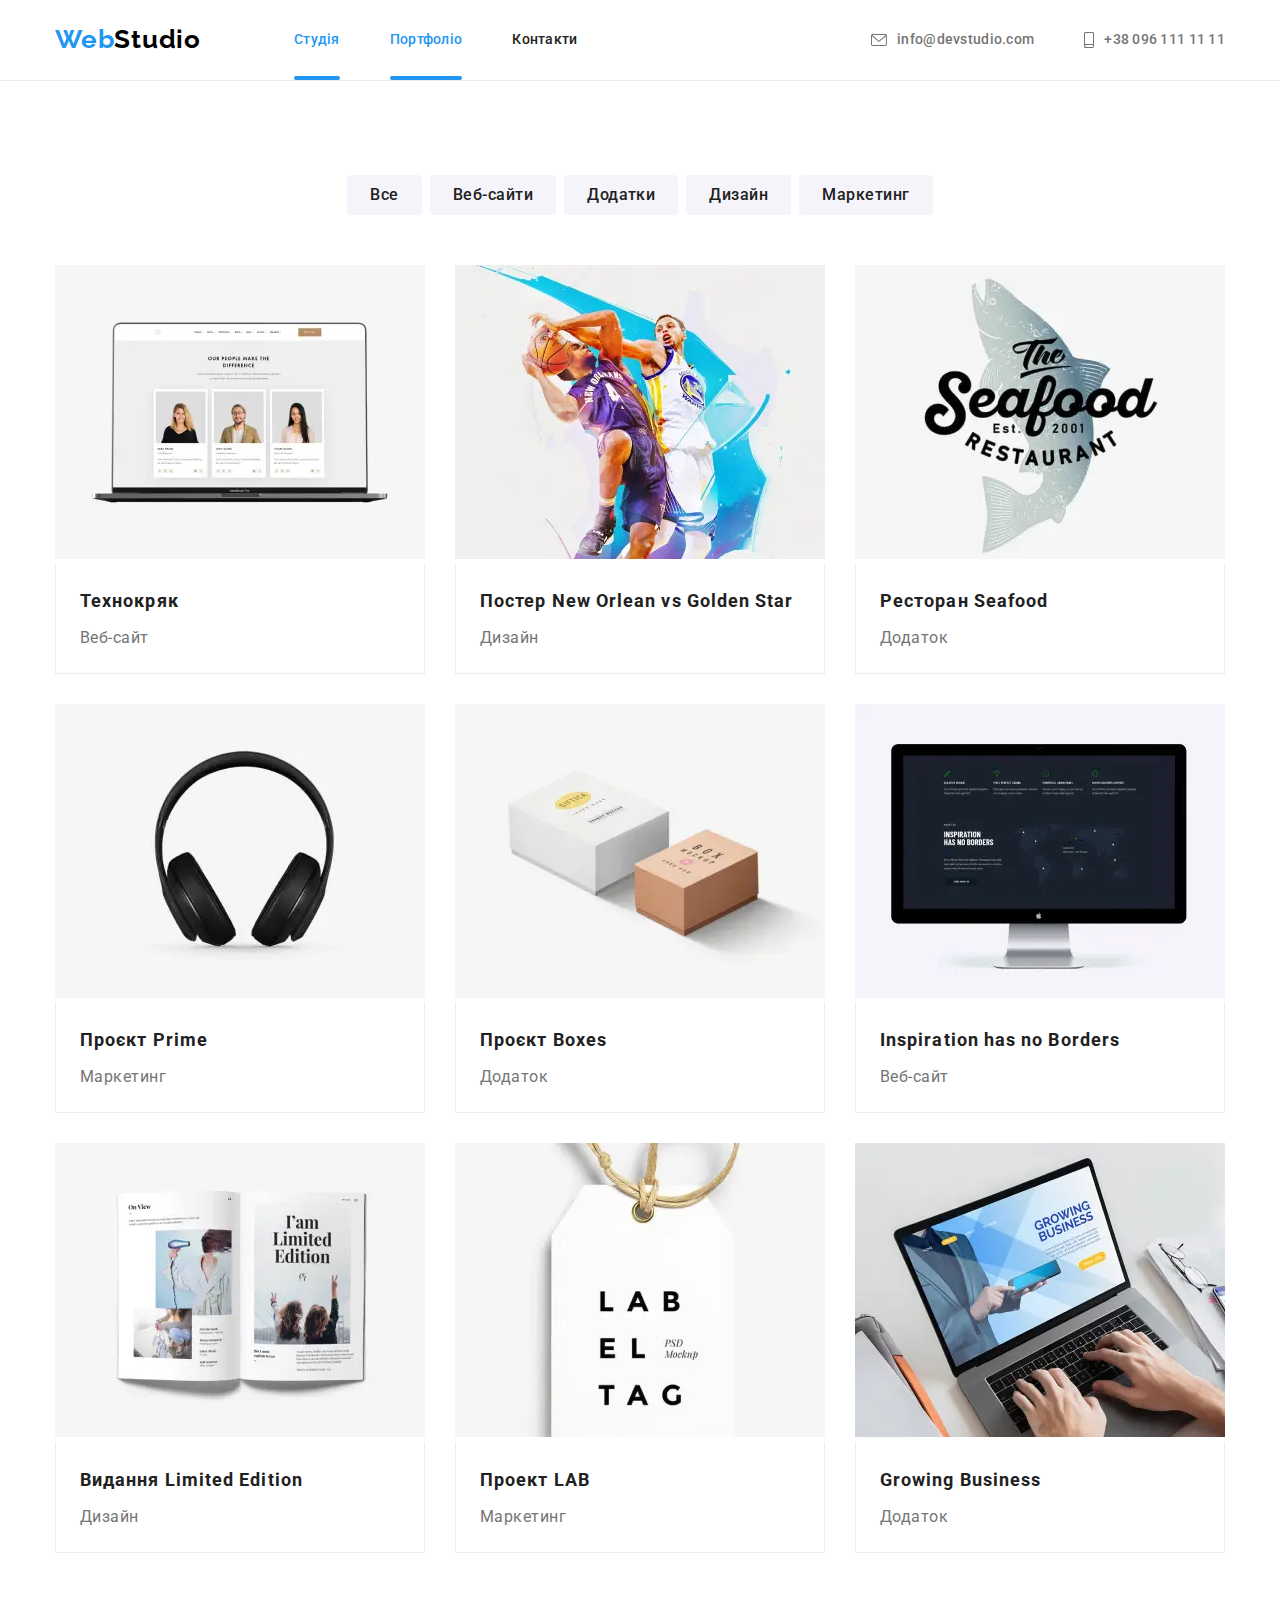
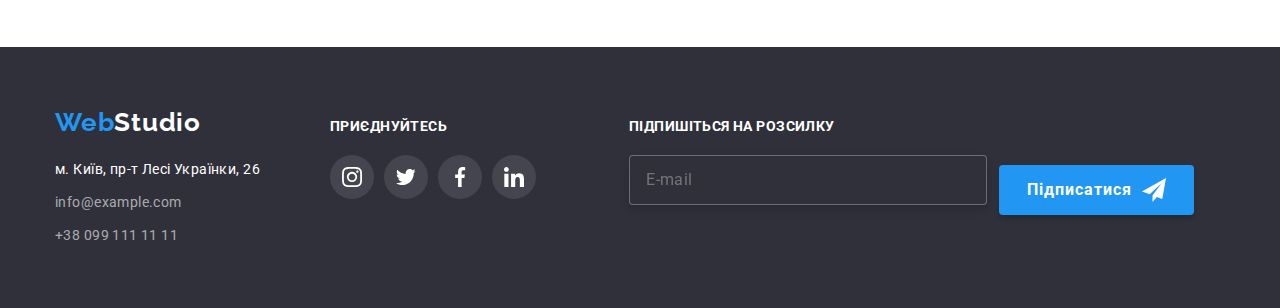
==== portfolio.html @ 2f6467f3 "hw-8" ====
<!DOCTYPE html>
<html lang="uk">
  <head>
    <meta charset="UTF-8" />
    <meta name="viewport" content="width=device-width, initial-scale=1.0" />
    <meta http-equiv="X-UA-Compatible" content="IE=edge" />
    <meta name="viewport" content="width=device-width, initial-scale=1.0" />
    <title>hw</title>
    <link rel="preconnect" href="https://fonts.googleapis.com" />
    <link rel="preconnect" href="https://fonts.gstatic.com" crossorigin />
    <link
      href="https://fonts.googleapis.com/css2?family=Raleway:wght@700&family=Roboto:wght@400;500;700;900&display=swap"
      rel="stylesheet"
    />
    <link
      rel="stylesheet"
      href="https://cdnjs.cloudflare.com/ajax/libs/modern-normalize/1.1.0/modern-normalize.min.css"
    />
    <link rel="stylesheet" href="css/main.min.css" />
  </head>
  <body>
    <header class="header">
      <div class="container header-items">
        <nav class="header-navegation">
          <a class="title" href="./index.html"
            >Web<span class="studio">Studio</span></a
          >

          <ul class="site-nav">
            <li class="site-nav__item">
              <a
                class="site-nav__link site-nav__link--active"
                href="./index.html"
                >Студія</a
              >
            </li>
            <li class="site-nav__item">
              <a class="site-nav__link site-nav__link--active" href="./portfolio.html">Портфоліо</a>
            </li>
            <li class="site-nav__item">
              <a class="site-nav__link" href="#">Контакти</a>
            </li>
          </ul>
        </nav>

        <button class="heder-burger" data-menu-open>
          <svg class="heder-burger__btn">
            <use href="./images/icons.svg#icon-burger"></use>
          </svg>
        </button>

        <ul class="header-contacts">
          <li class="header-contacts__item">
            <a class="header-contacts__link" href="mailto:info@devstudio.com"
              ><svg class="header-contacts__mail">
                <use href="./images/icons.svg#icon-mail"></use></svg
              >info@devstudio.com</a
            >
          </li>
          <li class="header-contacts__item">
            <a class="header-contacts__link" href="tel:+380961111111">
              <svg class="header-contacts__phone">
                <use href="./images/icons.svg#icon-smartphone"></use></svg
              >+38 096 111 11 11</a
            >
          </li>
        </ul>
      </div>

      <div class="mobile-menu" data-menu>
        <div class="container mobile-menu__container">
          <button class="mobile-menu__btn" data-menu-close>
            <svg class="mobile-menu__btn-close">
              <use href="./images/icons.svg#icon-close-burger"></use>
            </svg>
          </button>

          <ul class="mobile-nav">
            <li class="site-nav__item">
              <a
                class="site-nav__link"
                href="./index.html"
                >Студія</a
              >
            </li>
            <li class="site-nav__item">
              <a class="site-nav__link site-nav__link--active" href="./portfolio.html">Портфоліо</a>
            </li>
            <li class="site-nav__item">
              <a class="site-nav__link" href="#">Контакти</a>
            </li>
          </ul>

          <ul class="mobile-contacts">
            <li class="header-contacts__item">
              <a class="header-contacts__link" href="tel:+380961111111">
                +38 096 111 11 11</a
              >
            </li>
            <li class="header-contacts__item">
              <a class="header-contacts__link" href="mailto:info@devstudio.com"
                >info@devstudio.com</a
              >
            </li>
          </ul>
          <ul class="mobile-socials">
            <li class="mobile-socials__item">
              <a class="mobile-socials__link" href="#">Instagram</a>
            </li>
            <li class="mobile-socials__item">
              <a class="mobile-socials__link" href="#">Twitter</a>
            </li>
            <li class="mobile-socials__item">
              <a class="mobile-socials__link" href="#">Facebook</a>
            </li>
            <li class="mobile-socials__item">
              <a class="mobile-socials__link" href="#">LinkedIn</a>
            </li>
          </ul>
        </div>
      </div>
    </header>
    <main>
      <section class="section">
        <div class="container">
          <h1 class="invisible-title">portfolio</h1>
          <ul class="button-set">
            <li class="button-set__item">
              <button class="button-set__button" type="button">Все</button>
            </li>
            <li class="button-set__item">
              <button class="button-set__button" type="button">
                Веб-сайти
              </button>
            </li>
            <li class="button-set__item">
              <button class="button-set__button" type="button">Додатки</button>
            </li>
            <li class="button-set__item">
              <button class="button-set__button" type="button">Дизайн</button>
            </li>
            <li class="button-set__item">
              <button class="button-set__button" type="button">
                Маркетинг
              </button>
            </li>
          </ul>

          <ul class="card-set">
            <li class="card-set__item">
              <a class="card-set__link" href="">
                <div class="card-set__image">
                  <picture>
                    <source
                      srcset="
                        ./images/portfolio/webp/Технокряк.webp    1x,
                        ./images/portfolio/webp/Технокряк@2x.webp 2x
                      "
                      media="(min-width: 1200px)"
                      type="image/webp"
                    />
                    <source
                      src="images/portfolio/techno.jpg 1x, ./images/portfolio/Технокряк@2x.jpg 2x"
                      media="(min-width: 1200px)"
                    />

                    <source
                      srcset="
                        ./images/portfolio/tablet/webp/Технокряк-tablet.webp    1x,
                        ./images/portfolio/tablet/webp/Технокряк-tablet@2x.webp 2x
                      "
                      media="(min-width: 768px)"
                      type="image/webp"
                    />
                    <source
                      src="./images/portfolio/tablet/Технокряк-tablet.jpg 1x, ./images/portfolio/tablet/Технокряк-tablet@2x.jpg 2x"
                      media="(min-width: 768px)"
                    />

                    <source
                      srcset="
                        ./images/portfolio/mobile/webp/Технокряк-mobile.webp    1x,
                        ./images/portfolio/mobile/webp/Технокряк-mobile@2x.webp 2x
                      "
                      media="(max-width:767px)"
                      type="image/webp"
                    />
                    <source
                      src="./images/portfolio/mobile/Технокряк-mobile.jpg 1x, ./images/portfolio/mobile/Технокряк-mobile@2x.jpg 2x"
                      media="(max-width: 767px)"
                    />
                    <img
                      src="images/portfolio/techno.jpg"
                      alt="notebook with photo"
                    />
                  </picture>

                  <div class="card-set__hover-box">
                    <p class="card-set__hover-text">
                      Ресурс пропонує комплексні пропозиції з різним рівнем
                      функціоналу та сервісів. Все це дозволить відвідувачу
                      отримати вичерпні відомості про компанію чи приватну
                      особу.
                    </p>
                  </div>
                </div>
                <div class="card-set__meta">
                  <h2 class="card-set__name">Технокряк</h2>
                  <p class="card-set__text">Веб-сайт</p>
                </div>
              </a>
            </li>

            <li class="card-set__item">
              <a class="card-set__link" href="">
                <div class="card-set__image">
                  <picture>
                    <source
                      srcset="
                        ./images/portfolio/webp/NewOrlean.webp    1x,
                        ./images/portfolio/webp/NewOrlean@2x.webp 2x
                      "
                      media="(min-width: 1200px)"
                      type="image/webp"
                    />
                    <source
                      src="images/portfolio/poster.jpg 1x, ./images/portfolio/NewOrlean@2x.jpg 2x"
                      media="(min-width: 1200px)"
                    />

                    <source
                      srcset="
                        ./images/portfolio/tablet/webp/NewOrlean-tablet.webp    1x,
                        ./images/portfolio/tablet/webp/NewOrlean-tablet@2x.webp 2x
                      "
                      media="(min-width: 768px)"
                      type="image/webp"
                    />
                    <source
                      src="./images/portfolio/tablet/NewOrlean-tablet.jpg 1x, ./images/portfolio/tablet/NewOrlean-tablet@2x.jpg 2x"
                      media="(min-width: 768px)"
                    />

                    <source
                      srcset="
                        ./images/portfolio/mobile/webp/NewOrlean-mobile.webp    1x,
                        ./images/portfolio/mobile/webp/NewOrlean-mobile@2x.webp 2x
                      "
                      media="(max-width:767px)"
                      type="image/webp"
                    />
                    <source
                      src="./images/portfolio/mobile/NewOrlean-mobile.jpg 1x, ./images/portfolio/mobile/NewOrlean-mobile@2x.jpg 2x"
                      media="(max-width: 767px)"
                    />
                    <img
                      src="images/portfolio/poster.jpg"
                      alt="basketball game"
                    />
                  </picture>

                  <div class="card-set__hover-box">
                    <p class="card-set__hover-text">
                      Ресурс пропонує комплексні пропозиції з різним рівнем
                      функціоналу та сервісів. Все це дозволить відвідувачу
                      отримати вичерпні відомості про компанію чи приватну
                      особу.
                    </p>
                  </div>
                </div>
                <div class="card-set__meta">
                  <h2 class="card-set__name">
                    Постер New Orlean vs Golden Star
                  </h2>
                  <p class="card-set__text">Дизайн</p>
                </div>
              </a>
            </li>

            <li class="card-set__item">
              <a class="card-set__link" href="">
                <div class="card-set__image">
                  <picture>
                    <source
                      srcset="
                        ./images/portfolio/webp/Seafood.webp    1x,
                        ./images/portfolio/webp/Seafood@2x.webp 2x
                      "
                      media="(min-width: 1200px)"
                      type="image/webp"
                    />
                    <source
                      src="images/portfolio/restoran.jpg 1x, ./images/portfolio/Seafood@2x.jpg 2x"
                      media="(min-width: 1200px)"
                    />

                    <source
                      srcset="
                        ./images/portfolio/tablet/webp/Seafood-tablet.webp    1x,
                        ./images/portfolio/tablet/webp/Seafood-tablet@2x.webp 2x
                      "
                      media="(min-width: 768px)"
                      type="image/webp"
                    />
                    <source
                      src="./images/portfolio/tablet/Seafood-tablet.jpg 1x, ./images/portfolio/tablet/Seafood-tablet@2x.jpg 2x"
                      media="(min-width: 768px)"
                    />

                    <source
                      srcset="
                        ./images/portfolio/mobile/webp/Seafood-mobile.webp    1x,
                        ./images/portfolio/mobile/webp/Seafood-mobile@2x.webp 2x
                      "
                      media="(max-width:767px)"
                      type="image/webp"
                    />
                    <source
                      src="./images/portfolio/mobile/Seafood-mobile.jpg 1x, ./images/portfolio/mobile/Seafood-mobile@2x.jpg 2x"
                      media="(max-width: 767px)"
                    />
                    <img
                      src="images/portfolio/restoran.jpg"
                      alt="the seafood restaurant"
                    />
                  </picture>

                  <div class="card-set__hover-box">
                    <p class="card-set__hover-text">
                      Ресурс пропонує комплексні пропозиції з різним рівнем
                      функціоналу та сервісів. Все це дозволить відвідувачу
                      отримати вичерпні відомості про компанію чи приватну
                      особу.
                    </p>
                  </div>
                </div>
                <div class="card-set__meta">
                  <h2 class="card-set__name">Ресторан Seafood</h2>
                  <p class="card-set__text">Додаток</p>
                </div>
              </a>
            </li>

            <li class="card-set__item">
              <a class="card-set__link" href="">
                <div class="card-set__image">
                  <picture>
                    <source
                      srcset="
                        ./images/portfolio/webp/Prime.webp    1x,
                        ./images/portfolio/webp/Prime@2x.webp 2x
                      "
                      media="(min-width: 1200px)"
                      type="image/webp"
                    />
                    <source
                      src="images/portfolio/progect-p.jpg 1x, ./images/portfolio/Prime@2x.jpg 2x"
                      media="(min-width: 1200px)"
                    />

                    <source
                      srcset="
                        ./images/portfolio/tablet/webp/Prime-tablet.webp    1x,
                        ./images/portfolio/tablet/webp/Prime-tablet@2x.webp 2x
                      "
                      media="(min-width: 768px)"
                      type="image/webp"
                    />
                    <source
                      src="./images/portfolio/tablet/Prime-tablet.jpg 1x, ./images/portfolio/tablet/Prime-tablet@2x.jpg 2x"
                      media="(min-width: 768px)"
                    />

                    <source
                      srcset="
                        ./images/portfolio/mobile/webp/Prime-mobile.webp    1x,
                        ./images/portfolio/mobile/webp/Prime-mobile@2x.webp 2x
                      "
                      media="(max-width:767px)"
                      type="image/webp"
                    />
                    <source
                      src="./images/portfolio/mobile/Prime-mobile.jpg 1x, ./images/portfolio/mobile/Prime-mobile@2x.jpg 2x"
                      media="(max-width: 767px)"
                    />
                    <img
                      src="images/portfolio/progect-p.jpg"
                      alt="headphones"
                    />
                  </picture>

                  <div class="card-set__hover-box">
                    <p class="card-set__hover-text">
                      Ресурс пропонує комплексні пропозиції з різним рівнем
                      функціоналу та сервісів. Все це дозволить відвідувачу
                      отримати вичерпні відомості про компанію чи приватну
                      особу.
                    </p>
                  </div>
                </div>
                <div class="card-set__meta">
                  <h2 class="card-set__name">Проєкт Prime</h2>
                  <p class="card-set__text">Маркетинг</p>
                </div>
              </a>
            </li>

            <li class="card-set__item">
              <a class="card-set__link" href="">
                <div class="card-set__image">
                  <picture>
                    <source
                      srcset="
                        ./images/portfolio/webp/Boxes.webp    1x,
                        ./images/portfolio/webp/Boxes@2x.webp 2x
                      "
                      media="(min-width: 1200px)"
                      type="image/webp"
                    />
                    <source
                      src="images/portfolio/progect-b.jpg 1x, ./images/portfolio/Boxes@2x.jpg 2x"
                      media="(min-width: 1200px)"
                    />

                    <source
                      srcset="
                        ./images/portfolio/tablet/webp/Boxes-tablet.webp    1x,
                        ./images/portfolio/tablet/webp/Boxes-tablet@2x.webp 2x
                      "
                      media="(min-width: 768px)"
                      type="image/webp"
                    />
                    <source
                      src="./images/portfolio/tablet/Boxes-tablet.jpg 1x, ./images/portfolio/tablet/Boxes-tablet@2x.jpg 2x"
                      media="(min-width: 768px)"
                    />

                    <source
                      srcset="
                        ./images/portfolio/mobile/webp/Boxes-mobile.webp    1x,
                        ./images/portfolio/mobile/webp/Boxes-mobile@2x.webp 2x
                      "
                      media="(max-width:767px)"
                      type="image/webp"
                    />
                    <source
                      src="./images/portfolio/mobile/Boxes-mobile.jpg 1x, ./images/portfolio/mobile/Boxes-mobile@2x.jpg 2x"
                      media="(max-width: 767px)"
                    />
                    <img src="images/portfolio/progect-b.jpg" alt="boxes" />
                  </picture>

                  <div class="card-set__hover-box">
                    <p class="card-set__hover-text">
                      Ресурс пропонує комплексні пропозиції з різним рівнем
                      функціоналу та сервісів. Все це дозволить відвідувачу
                      отримати вичерпні відомості про компанію чи приватну
                      особу.
                    </p>
                  </div>
                </div>
                <div class="card-set__meta">
                  <h2 class="card-set__name">Проєкт Boxes</h2>
                  <p class="card-set__text">Додаток</p>
                </div>
              </a>
            </li>

            <li class="card-set__item">
              <a class="card-set__link" href="">
                <div class="card-set__image">
                  <picture>
                    <source
                      srcset="
                        ./images/portfolio/webp/Inspiration.webp    1x,
                        ./images/portfolio/webp/Inspiration@2x.webp 2x
                      "
                      media="(min-width: 1200px)"
                      type="image/webp"
                    />
                    <source
                      src="images/portfolio/Inspiration.jpg 1x, ./images/portfolio/Inspiration@2x.jpg 2x"
                      media="(min-width: 1200px)"
                    />

                    <source
                      srcset="
                        ./images/portfolio/tablet/webp/Inspiration-tablet.webp    1x,
                        ./images/portfolio/tablet/webp/Inspiration-tablet@2x.webp 2x
                      "
                      media="(min-width: 768px)"
                      type="image/webp"
                    />
                    <source
                      src="./images/portfolio/tablet/Inspiration-tablet.jpg 1x, ./images/portfolio/tablet/Inspiration-tablet@2x.jpg 2x"
                      media="(min-width: 768px)"
                    />

                    <source
                      srcset="
                        ./images/portfolio/mobile/webp/Inspiration-mobile.webp    1x,
                        ./images/portfolio/mobile/webp/Inspiration-mobile@2x.webp 2x
                      "
                      media="(max-width:767px)"
                      type="image/webp"
                    />
                    <source
                      src="./images/portfolio/mobile/Inspiration-mobile.jpg 1x, ./images/portfolio/mobile/Inspiration-mobile@2x.jpg 2x"
                      media="(max-width: 767px)"
                    />
                    <img
                      src="images/portfolio/Inspiration.jpg"
                      alt="monitor with a map"
                    />
                  </picture>

                  <div class="card-set__hover-box">
                    <p class="card-set__hover-text">
                      Ресурс пропонує комплексні пропозиції з різним рівнем
                      функціоналу та сервісів. Все це дозволить відвідувачу
                      отримати вичерпні відомості про компанію чи приватну
                      особу.
                    </p>
                  </div>
                </div>
                <div class="card-set__meta">
                  <h2 class="card-set__name">Inspiration has no Borders</h2>
                  <p class="card-set__text">Веб-сайт</p>
                </div>
              </a>
            </li>

            <li class="card-set__item">
              <a class="card-set__link" href="">
                <div class="card-set__image">
                  <picture>
                    <source
                      srcset="
                        ./images/portfolio/webp/Limited.webp    1x,
                        ./images/portfolio/webp/Limited@2x.webp 2x
                      "
                      media="(min-width: 1200px)"
                      type="image/webp"
                    />
                    <source
                      src="images/portfolio/jornal.jpg 1x, ./images/portfolio/Limited@2x.jpg 2x"
                      media="(min-width: 1200px)"
                    />

                    <source
                      srcset="
                        ./images/portfolio/tablet/webp/Limited-tablet.webp    1x,
                        ./images/portfolio/tablet/webp/Limited-tablet@2x.webp 2x
                      "
                      media="(min-width: 768px)"
                      type="image/webp"
                    />
                    <source
                      src="./images/portfolio/tablet/Limited-tablet.jpg 1x, ./images/portfolio/tablet/Limited-tablet@2x.jpg 2x"
                      media="(min-width: 768px)"
                    />

                    <source
                      srcset="
                        ./images/portfolio/mobile/webp/Limited-mobile.webp    1x,
                        ./images/portfolio/mobile/webp/Limited-mobile@2x.webp 2x
                      "
                      media="(max-width:767px)"
                      type="image/webp"
                    />
                    <source
                      src="./images/portfolio/mobile/Limited-mobile.jpg 1x, ./images/portfolio/mobile/Limited-mobile@2x.jpg 2x"
                      media="(max-width: 767px)"
                    />
                    <img
                      src="images/portfolio/jornal.jpg"
                      alt="photography magazine"
                    />
                  </picture>

                  <div class="card-set__hover-box">
                    <p class="card-set__hover-text">
                      Ресурс пропонує комплексні пропозиції з різним рівнем
                      функціоналу та сервісів. Все це дозволить відвідувачу
                      отримати вичерпні відомості про компанію чи приватну
                      особу.
                    </p>
                  </div>
                </div>
                <div class="card-set__meta">
                  <h2 class="card-set__name">Видання Limited Edition</h2>
                  <p class="card-set__text">Дизайн</p>
                </div>
              </a>
            </li>

            <li class="card-set__item">
              <a class="card-set__link" href="">
                <div class="card-set__image">
                  <picture>
                    <source
                      srcset="
                        ./images/portfolio/webp/LAB.webp    1x,
                        ./images/portfolio/webp/LAB@2x.webp 2x
                      "
                      media="(min-width: 1200px)"
                      type="image/webp"
                    />
                    <source
                      src="images/portfolio/progect-l.jpg 1x, ./images/portfolio/LAB@2x.jpg 2x"
                      media="(min-width: 1200px)"
                    />

                    <source
                      srcset="
                        ./images/portfolio/tablet/webp/LAB-tablet.webp    1x,
                        ./images/portfolio/tablet/webp/LAB-tablet@2x.webp 2x
                      "
                      media="(min-width: 768px)"
                      type="image/webp"
                    />
                    <source
                      src="./images/portfolio/tablet/LAB-tablet.jpg 1x, ./images/portfolio/tablet/LAB-tablet@2x.jpg 2x"
                      media="(min-width: 768px)"
                    />

                    <source
                      srcset="
                        ./images/portfolio/mobile/webp/LAB-mobile.webp    1x,
                        ./images/portfolio/mobile/webp/LAB-mobile@2x.webp 2x
                      "
                      media="(max-width:767px)"
                      type="image/webp"
                    />
                    <source
                      src="./images/portfolio/mobile/LAB-mobile.jpg 1x, ./images/portfolio/mobile/LAB-mobile@2x.jpg 2x"
                      media="(max-width: 767px)"
                    />
                    <img
                      src="images/portfolio/progect-l.jpg"
                      alt="project lab"
                    />
                  </picture>

                  <div class="card-set__hover-box">
                    <p class="card-set__hover-text">
                      Ресурс пропонує комплексні пропозиції з різним рівнем
                      функціоналу та сервісів. Все це дозволить відвідувачу
                      отримати вичерпні відомості про компанію чи приватну
                      особу.
                    </p>
                  </div>
                </div>
                <div class="card-set__meta">
                  <h2 class="card-set__name">Проект LAB</h2>
                  <p class="card-set__text">Маркетинг</p>
                </div>
              </a>
            </li>

            <li class="card-set__item">
              <a class="card-set__link" href="">
                <div class="card-set__image">
                  <picture>
                    <source
                      srcset="
                        ./images/portfolio/webp/Growing.webp    1x,
                        ./images/portfolio/webp/Growing@2x.webp 2x
                      "
                      media="(min-width: 1200px)"
                      type="image/webp"
                    />
                    <source
                      src="images/portfolio/growing.jpg 1x, ./images/portfolio/Growing@2x.jpg 2x"
                      media="(min-width: 1200px)"
                    />

                    <source
                      srcset="
                        ./images/portfolio/tablet/webp/Growing-tablet.webp    1x,
                        ./images/portfolio/tablet/webp/Growing-tablet@2x.webp 2x
                      "
                      media="(min-width: 768px)"
                      type="image/webp"
                    />
                    <source
                      src="./images/portfolio/tablet/Growing-tablet.jpg 1x, ./images/portfolio/tablet/Growing-tablet@2x.jpg 2x"
                      media="(min-width: 768px)"
                    />

                    <source
                      srcset="
                        ./images/portfolio/mobile/webp/Growing-mobile.webp    1x,
                        ./images/portfolio/mobile/webp/Growing-mobile@2x.webp 2x
                      "
                      media="(max-width:767px)"
                      type="image/webp"
                    />
                    <source
                      src="./images/portfolio/mobile/Growing-mobile.jpg 1x, ./images/portfolio/mobile/Growing-mobile@2x.jpg 2x"
                      media="(max-width: 767px)"
                    />
                    <img
                      src="images/portfolio/growing.jpg"
                      alt="notebook with site "
                    />
                  </picture>

                  <div class="card-set__hover-box">
                    <p class="card-set__hover-text">
                      Ресурс пропонує комплексні пропозиції з різним рівнем
                      функціоналу та сервісів. Все це дозволить відвідувачу
                      отримати вичерпні відомості про компанію чи приватну
                      особу.
                    </p>
                  </div>
                </div>
                <div class="card-set__meta">
                  <h2 class="card-set__name">Growing Business</h2>
                  <p class="card-set__text">Додаток</p>
                </div>
              </a>
            </li>
          </ul>
        </div>
      </section>
    </main>

    <!-- Footer -->

    <footer class="footer-content">
      <div class="container">
        <ul class="footer-flex">
          <li class="footer-nav">
            <a class="footer-logo" href="./index.html"
              >Web<span class="footer-logo__text">Studio</span></a
            >
            <address>
              <ul class="footer-contacts">
                <li class="footer-contacts__item">
                  <a
                    class="footer-contacts__addres"
                    href="https://goo.gl/maps/CPtrU1FHBa2aNyZL9"
                    target="_blank"
                    rel="noopener noreferrer"
                    >м. Київ, пр-т Лесі Українки, 26</a
                  >
                </li>
                <li class="footer-contacts__item">
                  <a
                    class="footer-contacts__link"
                    href="mailto:info@example.com"
                    >info@example.com</a
                  >
                </li>
                <li class="footer-contacts__item">
                  <a class="footer-contacts__link" href="tel:+380991111111"
                    >+38 099 111 11 11</a
                  >
                </li>
              </ul>
            </address>
          </li>

          <li class="footer-socials">
            <p class="footer-socials__title">приєднуйтесь</p>
            <ul class="footer-socials__list">
              <li class="footer-socials__item">
                <a class="footer-socials__link" href=""
                  ><svg class="svg">
                    <use href="./images/icons.svg#icon-instagram"></use></svg></a>
              </li>
              <li class="footer-socials__item">
                <a class="footer-socials__link" href=""
                  ><svg class="svg">
                    <use href="./images/icons.svg#icon-twitter"></use></svg></a>
              </li>
              <li class="footer-socials__item">
                <a class="footer-socials__link" href=""
                  ><svg class="svg">
                    <use href="./images/icons.svg#icon-facebook"></use></svg></a>
              </li>
              <li class="footer-socials__item">
                <a class="footer-socials__link" href=""
                  ><svg class="svg">
                    <use href="./images/icons.svg#icon-linkedin"></use></svg></a>
              </li>
            </ul>
          </li>

          <li class="footer-imput">
            <p class="footer-socials__title">Підпишіться на розсилку</p>
            <form class="footer-imput__flex">
              <label>
                <input
                  class="footer-imput__imput-size"
                  type="text"
                  name="mail"
                  placeholder="E-mail"
                />
              </label>
              <button class="footer-imput__button" type="submit">
                Підписатися
                <svg class="footer-imput__svg-size">
                  <use href="./images/icons.svg#icon-telegram"></use>
                </svg>
              </button>
            </form>
          </li>
        </ul>
      </div>
    </footer>
    <script src="./js/mobile-menu.js"></script>
  </body>
</html>
---- css/main.min.css ----
:root{--blue-color: #2196F3;--title-color: #212121;--text-color: #757575;--white-color: #FFFFFF;--studio-color: #000000;--bg-color: #F5F5F5;--second-bg-color: #F5F4FA;--first-block-color: #2F303A;--border-coolor: #ECECEC;--border-pf-color: #EEEEEE;--client-color: #AFB1B8;--main-font: "Roboto", sans-serif;--second-fond: "Raleway", sans-serif}body{font-family:var(--main-font, "Roboto", sans-serif);background-color:var(--white-color);color:var(--title-color)}ul{list-style:none}h1,h2,h3,h4,h5,h6,p,ul{margin:0;padding:0}a{text-decoration:none}.container{width:100%;margin:0 auto;padding:0 15px}@media screen and (min-width: 480px){.container{width:480px}}@media screen and (min-width: 768px){.container{width:768px}}@media screen and (min-width: 1200px){.container{width:1200px}}@media screen and (min-width: 480px){.section{padding:60px 0}}@media screen and (min-width: 1200px){.section{padding:94px 0}}.invisible-title{position:absolute;clip:rect(0 0 0 0);width:1px;height:1px;margin:-1px}.svg{width:20px;height:20px}.header{position:relative;border-bottom:1px solid var(--border-coolor)}@media screen and (max-width: 768px){.header{padding:10px 0}}@media screen and (max-width: 767px){.header-items{display:flex;justify-content:space-between;align-items:baseline}}@media screen and (min-width: 768px){.header-items{display:flex;align-items:center}}@media screen and (min-width: 768px){.header-navegation{display:flex;align-items:center}}@media screen and (max-width: 767px){.site-nav{display:none}}@media screen and (min-width: 768px){.site-nav{display:flex;margin-left:88px}}@media screen and (min-width: 1200px){.site-nav{margin-left:93px}}.site-nav__item:not(:last-child){margin-right:50px}@media screen and (max-width: 767px){.site-nav__item:not(:last-child){margin-bottom:35px}}.title{display:inline-block;padding:0;margin:0;font-family:var(--second-fond);font-weight:700;font-size:26px;line-height:1.2;letter-spacing:.03em;color:var(--blue-color);text-decoration:none}.studio{color:var(--studio-color)}.heder-burger{line-height:1;border:none;background-color:rgba(0,0,0,0);padding:0;width:40px;height:40px}@media screen and (min-width: 768px){.heder-burger{display:none}}.heder-burger__btn{width:24px;height:16px}@media screen and (min-width: 768px){.heder-burger__btn{display:none}}.site-nav__link{display:block;padding:32px 0;font-style:normal;font-weight:500;font-size:14px;line-height:1.14;letter-spacing:.02em;color:var(--title-color);text-decoration:none;transition:color 250ms cubic-bezier(0.4, 0, 0.2, 1)}@media screen and (max-width: 767px){.site-nav__link{padding:0;font-size:40px}}.site-nav__link:hover,.site-nav__link:focus{color:var(--blue-color)}.site-nav__link--active{position:relative}.site-nav__link--active{color:var(--blue-color)}@media screen and (min-width: 768px){.site-nav__link--active::after{position:absolute;bottom:0;right:0;content:"";display:inline-block;border-radius:2px;width:100%;height:4px;background-color:var(--blue-color);transition:background-color 250ms cubic-bezier(0.4, 0, 0.2, 1)}}@media screen and (max-width: 767px){.header-contacts{display:none}}@media screen and (min-width: 768px)and (max-width: 1199px){.header-contacts{margin-left:auto}}@media screen and (min-width: 1200px){.header-contacts{display:flex;margin-left:auto}}@media screen and (max-width: 767px){.header-contacts__item:not(:last-child){margin-bottom:32px}}@media screen and (min-width: 768px)and (max-width: 1199px){.header-contacts__item:not(:last-child){margin-bottom:10px}}@media screen and (min-width: 1200px){.header-contacts__item:not(:last-child){margin-right:50px}}.header-contacts__link{display:flex;align-items:center;font-style:normal;font-weight:500;font-size:14px;line-height:1.14;letter-spacing:.02em;color:var(--text-color);text-decoration:none;fill:var(--text-color);transition:color 250ms cubic-bezier(0.4, 0, 0.2, 1),fill 250ms cubic-bezier(0.4, 0, 0.2, 1)}@media screen and (max-width: 767px){.header-contacts__link{font-size:24px}.header-contacts__link:hover,.header-contacts__link:focus{font-size:34px;transition:font-size 250ms cubic-bezier(0.4, 0, 0.2, 1)}}.header-contacts__link:hover,.header-contacts__link:focus{color:var(--blue-color);fill:var(--blue-color)}@media screen and (min-width: 1200px){.header-contacts__link{padding:32px 0}}.header-contacts__mail{margin-right:10px;width:16px;height:12px}.header-contacts__phone{margin-right:10px;width:10px;height:16px}.mobile-menu{position:fixed;top:0;left:0;z-index:100;width:100%;height:100%;background-color:var(--white-color);opacity:0;visibility:hidden;pointer-events:none;transition:opacity 250ms cubic-bezier(0.4, 0, 0.2, 1),visibility 250ms cubic-bezier(0.4, 0, 0.2, 1)}@media screen and (min-width: 768px){.mobile-menu{display:none}}.mobile-menu.is-open{opacity:1;visibility:visible;pointer-events:auto}.mobile-menu__container{position:relative;padding-left:40px}.mobile-menu__btn{position:absolute;top:10px;right:15px;border:none;background-color:rgba(0,0,0,0);padding:0;width:40px;height:40px;line-height:1}.mobile-menu__btn:hover,.mobile-menu__btn:focus{fill:var(--blue-color)}.mobile-menu__btn-close{width:18px;height:18px;padding:0}.mobile-nav{display:inline-block;margin-top:48px}.mobile-contacts{margin-top:302px}.mobile-socials{margin-top:64px;display:flex}.mobile-socials__item{padding-right:10px}.mobile-socials__item:not(:last-child){border-right:1px solid rgba(33,33,33,.2)}.mobile-socials__item:not(:first-child){margin-left:10px}.mobile-socials__link{font-weight:500;font-size:18px;line-height:1.22;letter-spacing:.02em;color:var(--blue-color)}.hero{background:var(--first-block-color);text-align:center}@media screen and (min-width: 480px){.hero{padding-top:118px;padding-bottom:118px}}@media screen and (min-width: 1200px){.hero{padding-top:200px;padding-bottom:200px}}.overlay{margin-left:auto;margin-right:auto}@media screen and (max-width: 767px){.overlay{background-image:linear-gradient(to right, rgba(47, 48, 58, 0.4), rgba(47, 48, 58, 0.4)),url(../images/mobile/hero-mobile.jpg);width:100%}}@media screen and (min-device-pixel-ratio: 2)and (max-width: 767px),screen and (min-resolution: 192dpi)and (max-width: 767px),screen and (min-resolution: 2dppx)and (max-width: 767px){.overlay{background-image:linear-gradient(to right, rgba(47, 48, 58, 0.4), rgba(47, 48, 58, 0.4)),url(../images/mobile/hero-mobile@2x.jpg)}}@media screen and (min-width: 768px){.overlay{background-image:linear-gradient(to right, rgba(47, 48, 58, 0.4), rgba(47, 48, 58, 0.4)),url(../images/tablet/hero-tablet.jpg);width:100%}}@media screen and (min-device-pixel-ratio: 2)and (min-width: 768px),screen and (min-resolution: 192dpi)and (min-width: 768px),screen and (min-resolution: 2dppx)and (min-width: 768px){.overlay{background-image:linear-gradient(to right, rgba(47, 48, 58, 0.4), rgba(47, 48, 58, 0.4)),url(../images/tablet/hero-tablet@2x.jpg)}}@media screen and (min-width: 1200px){.overlay{background-image:linear-gradient(to right, rgba(47, 48, 58, 0.4), rgba(47, 48, 58, 0.4)),url(../images/hero.jpg);min-width:1200px;max-width:1600px}}@media screen and (min-device-pixel-ratio: 2)and (min-width: 1200px),screen and (min-resolution: 192dpi)and (min-width: 1200px),screen and (min-resolution: 2dppx)and (min-width: 1200px){.overlay{background-image:linear-gradient(to right, rgba(47, 48, 58, 0.4), rgba(47, 48, 58, 0.4)),url(../images/hero@2x.jpg)}}.hero__title{margin-bottom:30px;margin-left:auto;margin-right:auto;font-weight:900;line-height:1.36;text-align:center;letter-spacing:.06em;text-transform:uppercase;color:var(--white-color)}@media screen and (min-width: 480px){.hero__title{width:360px;font-size:26px}}@media screen and (min-width: 1200px){.hero__title{width:696px;font-size:44px}}.hero-button{padding:10px 32px;margin:0 auto;background:var(--blue-color);box-shadow:0px 4px 4px rgba(0,0,0,.15);border-radius:4px;border-style:none;cursor:pointer}.hero__label{font-family:var(--main-font);font-weight:700;font-size:16px;line-height:1.87;display:flex;align-items:center;text-align:center;letter-spacing:.06em;color:var(--white-color)}.backdrop{position:fixed;top:0;left:0;width:100%;height:100%;background:rgba(0,0,0,.2);opacity:1;transition:opacity 250ms cubic-bezier(0.4, 0, 0.2, 1)}.is-hidden{opacity:0;pointer-events:none}.modal{position:absolute;top:50%;left:50%;transform:translate(-50%, -50%);padding:40px;background-color:var(--white-color);box-shadow:0px 1px 3px rgba(0,0,0,.12),0px 1px 1px rgba(0,0,0,.14),0px 2px 1px rgba(0,0,0,.2);border-radius:4px}@media screen and (max-width: 1199px){.modal{min-width:450px;min-height:609px}}@media screen and (min-width: 1200px){.modal{min-width:528px;min-height:581px}}.modal__close-button{position:absolute;top:8px;right:8px;display:flex;justify-content:center;align-items:center;border-radius:50%;background:var(--white-color);border:1px solid rgba(0,0,0,.1);width:30px;height:30px;cursor:pointer;transition:fill 250ms cubic-bezier(0.4, 0, 0.2, 1)}.modal__close-button:hover{fill:var(--blue-color)}.modal__close-button-size{width:18px;height:18px}.modal-name{font-weight:700;font-size:20px;line-height:1.15;text-align:center;letter-spacing:.03em;color:var(--title-color);margin-bottom:12px}.madal-form{position:relative;display:flex;flex-direction:column;margin-bottom:10px}.madal-form:nth-child(4){margin-bottom:20px}.madal-form__label{margin-bottom:4px;font-weight:400;font-size:12px;line-height:1,16;letter-spacing:.01em;color:var(--text-color)}.madal-form__input{width:100%;height:40px;border:1px solid rgba(33,33,33,.2);border-radius:4px;transition:border-color 250ms cubic-bezier(0.4, 0, 0.2, 1),fill 250ms cubic-bezier(0.4, 0, 0.2, 1);outline:none;padding:12px 42px}.madal-form__input:focus{border-color:var(--blue-color)}.madal-form__input:focus+.madal-form__image{fill:var(--blue-color)}.madal-form__image{position:absolute;bottom:11px;left:12px;width:18px;height:18px;fill:var(--title-color);transition:fill 250ms cubic-bezier(0.4, 0, 0.2, 1)}.madal-form__textarea{width:100%;height:120px;resize:none;font-weight:400;font-size:12px;line-height:14px;letter-spacing:.01em;color:rgba(117,117,117,.5);padding:12px 16px}.checkbox{position:relative;display:flex;justify-content:center;margin-bottom:30px}.checkbox__text{font-weight:400;font-size:14px;line-height:1.71;letter-spacing:.03em;color:var(--text-color);margin-left:7px}.checkbox-link{font-weight:400;font-size:14px;line-height:1.71;letter-spacing:.03em;color:var(--blue-color);margin-left:4px;border-bottom:1px solid var(--blue-color)}.checkbox__new-icon{position:absolute;left:14px;bottom:5px;width:16px;height:15px;border-radius:2px;border:1px solid var(--text-color);transition:background-color 250ms cubic-bezier(0.4, 0, 0.2, 1)}.checkbox__icon:checked~.checkbox__new-icon{background-color:var(--blue-color)}.modal__button-send{display:flex;justify-content:center;align-items:center;width:200px;height:50px;box-shadow:0px 4px 4px rgba(0,0,0,.15);border-radius:4px;font-weight:700;font-size:16px;line-height:1.87;letter-spacing:.06em;color:var(--white-color);background-color:var(--blue-color);border-color:rgba(0,0,0,0);margin:0 auto}@media screen and (min-width: 768px){.advantages{display:flex;flex-wrap:wrap}}@media screen and (min-width: 768px)and (max-width: 1199px){.advantages{margin:-15px}}@media screen and (min-width: 768px)and (max-width: 1199px){.advantages__size{width:354px;margin:15px}}@media screen and (min-width: 1200px){.advantages__size{width:270px}}@media screen and (min-width: 480px){.advantages__size:not(:last-child){margin-bottom:30px}}@media screen and (min-width: 1200px){.advantages__size:not(:last-child){margin-right:30px}}.advantages__image{background-color:var(--second-bg-color);margin-bottom:30px;border-radius:4px;height:120px;display:inline-flex;align-items:center;justify-content:center}@media screen and (min-width: 480px){.advantages__image{width:100%}}@media screen and (min-width: 1200px){.advantages__image{width:270px}}.advantages__size-image{display:block;width:70px;height:70px}.advantages__title{margin-bottom:10px;font-weight:700;font-size:14px;line-height:1.14;letter-spacing:.03em;text-transform:uppercase}@media screen and (min-width: 480px){.advantages__title{text-align:center}}.advantages__text{font-weight:400;font-size:14px;line-height:1.71;letter-spacing:.03em;color:var(--text-color)}.work-section{padding-top:0}@media screen and (max-width: 1199px){.work-section{display:none}}.work-title{margin-bottom:50px;font-weight:700;font-size:36px;line-height:1.16;text-align:center;letter-spacing:.03em}.work-set{display:flex}.work-set__pictures{position:relative}.work-set__pictures:not(:last-child){margin-right:30px}.image{display:block;max-width:100%;height:auto}.work-text-position{position:absolute;bottom:0;left:0;display:flex;width:370px;height:70px;justify-content:center;align-items:center;background:rgba(47,48,58,.8)}.work-set__text{font-weight:700;font-size:14px;line-height:1.14;text-align:center;letter-spacing:.03em;text-transform:uppercase;color:var(--white-color)}.team{background:var(--second-bg-color)}.team__title{font-weight:700;line-height:1.16;text-align:center;letter-spacing:.03em}@media screen and (min-width: 480px){.team__title{margin-bottom:30px;font-size:28px}}@media screen and (min-width: 1200px){.team__title{margin-bottom:50px;font-size:36px}}@media screen and (min-width: 768px)and (max-width: 1199px){.team__set{display:flex;flex-wrap:wrap;margin:-15px}}@media screen and (min-width: 1200px){.team__set{display:flex}}.team__box{background:var(--white-color);box-shadow:0px 1px 3px rgba(0,0,0,.12),0px 1px 1px rgba(0,0,0,.14),0px 2px 1px rgba(0,0,0,.2);border-radius:0px 0px 4px 4px}@media screen and (min-width: 768px)and (max-width: 1199px){.team__box{width:354px;margin:15px}}@media screen and (min-width: 480px)and (max-width: 767px){.team__box:not(:last-child){margin-bottom:30px}}@media screen and (min-width: 1200px){.team__box:not(:last-child){margin-right:30px}}.team__image{display:block;height:auto}@media screen and (min-width: 480px)and (max-width: 767px){.team__image{width:100%}}@media screen and (min-width: 1200px){.team__image{max-width:100%}}.team__name{padding-top:30px;margin-bottom:10px;font-weight:500;font-size:16px;line-height:1.18;text-align:center;letter-spacing:.03em}.team__work{margin-bottom:16px;font-weight:400;font-size:16px;line-height:1.18;text-align:center;letter-spacing:.03em;color:var(--text-color)}.comand-socials{display:flex;justify-content:center;fill:#afb1b8;gap:10px}@media screen and (min-width: 480px){.comand-socials{padding-bottom:24px}}@media screen and (min-width: 1200px){.comand-socials{padding-bottom:30px}}.comand-socials__link{display:flex;width:44px;height:44px;margin:0;padding:0;border-radius:50%;align-items:center;justify-content:center;transition:background-color 250ms cubic-bezier(0.4, 0, 0.2, 1),fill 250ms cubic-bezier(0.4, 0, 0.2, 1)}.comand-socials__link:hover,.comand-socials__link:focus{fill:var(--white-color);background-color:var(--blue-color)}@media screen and (min-width: 480px){.button-set{display:flex;flex-wrap:wrap;margin-bottom:40px}}@media screen and (min-width: 768px){.button-set{justify-content:center;margin-bottom:30px}}@media screen and (min-width: 1200px){.button-set{margin-bottom:50px}}.button-set__item:not(:last-child){margin-right:8px}@media screen and (min-width: 480px)and (max-width: 767px){.button-set__item:nth-child(-n+3){margin-bottom:15px}}.button-set__button{margin:0;padding:6px 22px;font-family:inherit;font-weight:500;font-size:16px;line-height:1.6;text-align:center;letter-spacing:.03em;color:inherit;cursor:pointer;background:var(--second-bg-color);border-radius:4px;border:1px solid rgba(0,0,0,0);transition:color 250ms cubic-bezier(0.4, 0, 0.2, 1),background-color 250ms cubic-bezier(0.4, 0, 0.2, 1),box-shadow 250ms cubic-bezier(0.4, 0, 0.2, 1)}.button-set__button:hover,.button-set__button:focus{color:var(--white-color);background-color:var(--blue-color);box-shadow:0px 3px 1px rgba(0,0,0,.1),0px 1px 2px rgba(0,0,0,.08),0px 2px 2px rgba(0,0,0,.12)}@media screen and (min-width: 768px)and (max-width: 1199px){.card-set{display:flex;flex-wrap:wrap}}@media screen and (min-width: 1200px){.card-set{display:flex;flex-wrap:wrap}}.card-set__item{box-sizing:border-box;margin:0;padding:0;margin-bottom:30px}@media screen and (min-width: 480px){.card-set__item{width:100%}}@media screen and (min-width: 768px)and (max-width: 1199px){.card-set__item{width:354px}}@media screen and (min-width: 1200px){.card-set__item{width:calc((100% - 60px)/3);margin-right:30px}}@media screen and (min-width: 768px)and (max-width: 1199px){.card-set__item:nth-child(odd){margin-right:30px}}@media screen and (min-width: 1200px){.card-set__item:nth-child(3n){margin-right:0}}@media screen and (min-width: 1200px){.card-set__item:nth-last-child(-n+3){margin-bottom:0}}@media screen and (min-width: 480px)and (max-width: 767px){.card-set__item:nth-last-child(-n+3):last-child{margin-bottom:0}}.card-set__link{display:flex;flex-direction:column;height:100%;color:var(--title-color);transition:box-shadow 250ms cubic-bezier(0.4, 0, 0.2, 1)}.card-set__link:hover,.card-set__link:focus{box-shadow:0px 1px 1px rgba(0,0,0,.12),0px 4px 4px rgba(0,0,0,.06),1px 4px 6px rgba(0,0,0,.16)}.card-set__meta{flex-grow:1;padding:20px 24px;border-right:1px solid var(--border-pf-color);border-bottom:1px solid var(--border-pf-color);border-left:1px solid var(--border-pf-color)}.card-set__name{margin-bottom:4px;font-weight:700;font-size:18px;line-height:2;letter-spacing:.06em}.card-set__text{font-weight:400;font-size:16px;line-height:30px;letter-spacing:.03em;color:var(--text-color)}.card-set__image{position:relative;overflow:hidden}.card-set__hover-box{position:absolute;top:300px;background:rgba(33,150,243,.9);display:block;width:370px;height:294px;transition:transform 250ms cubic-bezier(0.4, 0, 0.2, 1)}.card-set__item:hover .card-set__hover-box{transform:translateY(-300px)}.card-set__hover-text{margin:63px 24px;width:322px;font-weight:400;font-size:18px;line-height:1.5;letter-spacing:.03em;color:var(--white-color)}.clients{font-weight:700;line-height:1.16;text-align:center;letter-spacing:.03em}@media screen and (min-width: 480px){.clients{font-size:28px;margin-bottom:30px}}@media screen and (min-width: 1200px){.clients{font-size:36px;margin-bottom:50px}}.clients-set{display:flex}@media screen and (min-width: 480px)and (max-width: 1199px){.clients-set{flex-wrap:wrap;margin:-15px}}.clients-set__box{height:92px}@media screen and (min-width: 480px)and (max-width: 767px){.clients-set__box{width:210px;margin:15px}}@media screen and (min-width: 767px)and (max-width: 1199px){.clients-set__box{width:226px;margin:15px}}@media screen and (min-width: 1200px){.clients-set__box{width:170px}}@media screen and (min-width: 1200px){.clients-set__box:not(:last-child){margin-right:30px}}.clients-set__link{display:flex;width:100%;height:100%;fill:var(--client-color);border:1px solid var(--client-color);border-radius:4px;align-items:center;justify-content:center;transition:fill 250ms cubic-bezier(0.4, 0, 0.2, 1),border-color 250ms cubic-bezier(0.4, 0, 0.2, 1)}.clients-set__link:hover,.clients-set__link:focus{fill:var(--blue-color);border-color:var(--blue-color)}.clients-set__svg{display:block;width:106px;height:60px}.footer-content{background-color:var(--first-block-color);padding-top:60px;padding-bottom:60px}.footer-logo{display:inline-block;margin:0;margin-bottom:20px;font-family:var(--second-fond);font-weight:700;font-size:26px;line-height:1.19;letter-spacing:.03em;color:var(--blue-color);text-decoration:none}.footer-logo__text{color:var(--white-color)}.footer-contacts{display:inline-block}@media screen and (min-width: 480px)and (max-width: 767px){.footer-contacts{margin-bottom:60px}}@media screen and (min-width: 480px){.footer-contacts__item:not(:last-child){margin-bottom:8px}}@media screen and (min-width: 1200px){.footer-contacts__item:not(:last-child){margin-bottom:9px}}.footer-contacts__addres{font-style:normal;font-weight:400;font-size:14px;line-height:1.71;letter-spacing:.03em;color:var(--white-color);text-decoration:none;transition:color 250ms cubic-bezier(0.4, 0, 0.2, 1)}.footer-contacts__addres:hover,.footer-contacts__addres:focus{color:var(--blue-color)}.footer-contacts__link{font-style:normal;font-weight:400;font-size:14px;line-height:1.71;letter-spacing:.03em;color:rgba(255,255,255,.6);text-decoration:none;transition:color 250ms cubic-bezier(0.4, 0, 0.2, 1)}.footer-contacts__link:hover,.footer-contacts__link:focus{color:var(--blue-color)}@media screen and (min-width: 480px)and (max-width: 767px){.footer-flex{text-align:center}}@media screen and (min-width: 768px){.footer-flex{display:flex;flex-wrap:wrap;align-items:baseline}}@media screen and (min-width: 768px)and (max-width: 1199px){.footer-nav{margin-left:76px;text-align:center}}@media screen and (min-width: 480px)and (max-width: 767px){.footer-socials{margin-bottom:60px}}@media screen and (min-width: 768px)and (max-width: 1199px){.footer-socials{margin-left:165px}}@media screen and (min-width: 1200px){.footer-socials{margin-left:70px}}.footer-socials__title{font-weight:700;font-size:14px;line-height:1.14;letter-spacing:.03em;text-transform:uppercase;color:var(--white-color);margin-bottom:20px}@media screen and (min-width: 768px)and (max-width: 1199px){.footer-socials__title{text-align:center}}.footer-socials__list{display:flex}@media screen and (min-width: 480px)and (max-width: 767px){.footer-socials__list{justify-content:center}}.footer-socials__item{width:44px;height:44px;border-radius:50%;fill:var(--white-color);background-color:rgba(255,255,255,.1)}.footer-socials__item:not(:last-child){margin-right:10px}.footer-socials__link{display:flex;justify-content:center;align-items:center;width:44px;height:44px;border-radius:50%;transition:background-color 250ms cubic-bezier(0.4, 0, 0.2, 1)}.footer-socials__link:hover,.footer-socials__link:focus{background-color:var(--blue-color)}@media screen and (min-width: 768px)and (max-width: 1199px){.footer-imput{margin-top:60px;margin-left:auto;margin-right:auto}}@media screen and (min-width: 1200px){.footer-imput{margin-left:93px}}@media screen and (min-width: 1200px){.footer-imput__flex{display:flex;align-items:center}}.footer-imput__imput-size{height:50px;border:1px solid rgba(255,255,255,.3);filter:drop-shadow(0px 4px 4px rgba(0, 0, 0, 0.15));border-radius:4px;padding:15px 16px;background:#2f303a;font-weight:400;font-size:16px;line-height:1.25;letter-spacing:.03em;color:rgba(255,255,255,.6)}@media screen and (min-width: 480px){.footer-imput__imput-size{width:100%;margin-bottom:20px}}@media screen and (min-width: 768px)and (max-width: 1199px){.footer-imput__imput-size{width:460px}}@media screen and (min-width: 1200px){.footer-imput__imput-size{width:358px}}.footer-imput__button{display:flex;align-items:center;padding:10px 28px;font-weight:700;font-size:16px;line-height:1.87;letter-spacing:.06em;color:var(--white-color);background-color:var(--blue-color);box-shadow:0px 4px 4px rgba(0,0,0,.15);border-radius:4px;border:none;cursor:pointer}@media screen and (min-width: 480px){.footer-imput__button{margin-left:auto;margin-right:auto}}@media screen and (min-width: 1200px){.footer-imput__button{margin-left:12px}}.footer-imput__svg-size{width:24px;height:24px;margin-left:10px}/*# sourceMappingURL=main.min.css.map */
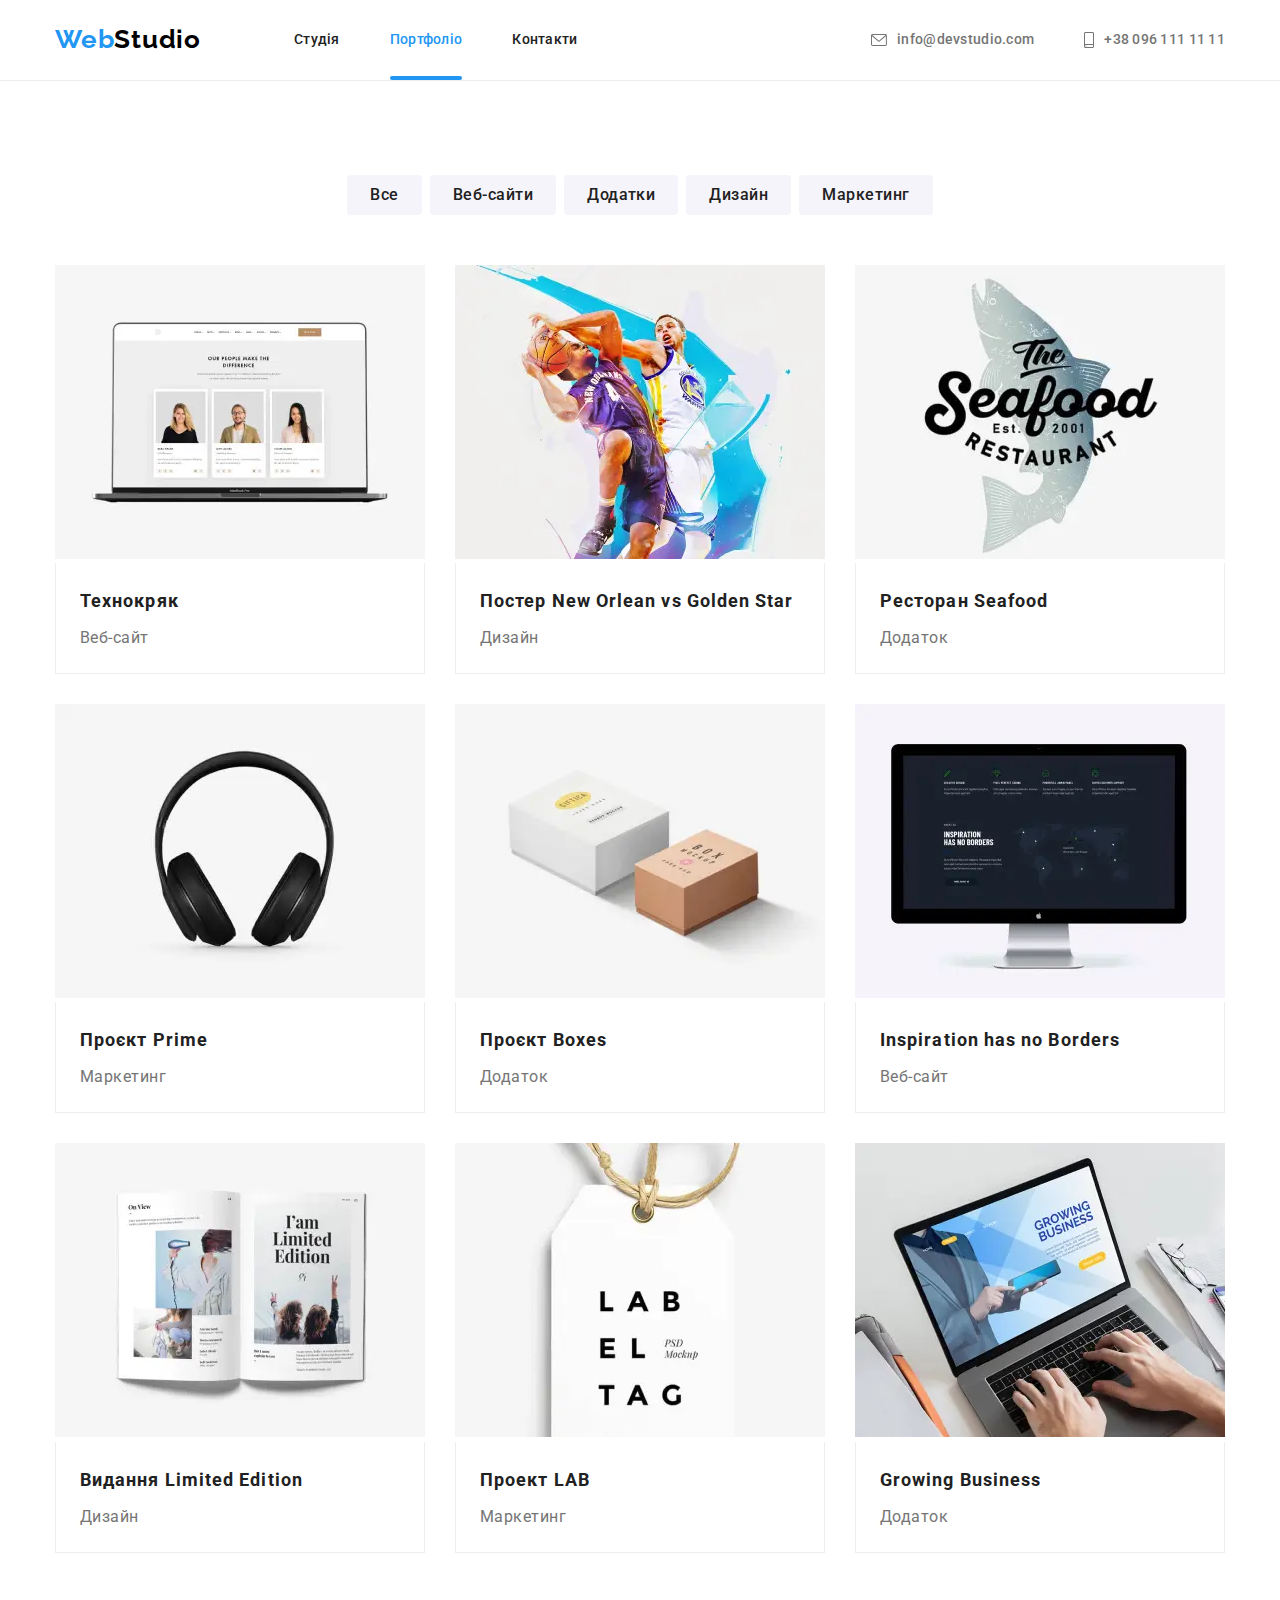
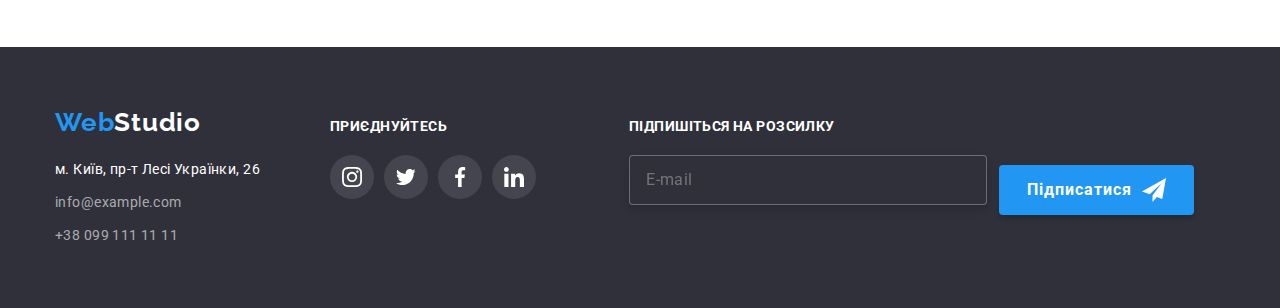
==== commit 3b190525: "HW8" ====
--- a/portfolio.html
+++ b/portfolio.html
@@ -4,7 +4,7 @@
     <meta charset="UTF-8" />
     <meta name="viewport" content="width=device-width, initial-scale=1.0" />
     <meta http-equiv="X-UA-Compatible" content="IE=edge" />
-    <meta name="viewport" content="width=device-width, initial-scale=1.0" />
+    
     <title>hw</title>
     <link rel="preconnect" href="https://fonts.googleapis.com" />
     <link rel="preconnect" href="https://fonts.gstatic.com" crossorigin />
@@ -29,7 +29,7 @@
           <ul class="site-nav">
             <li class="site-nav__item">
               <a
-                class="site-nav__link site-nav__link--active"
+                class="site-nav__link"
                 href="./index.html"
                 >Студія</a
               >
@@ -160,7 +160,7 @@
                       type="image/webp"
                     />
                     <source
-                      src="images/portfolio/techno.jpg 1x, ./images/portfolio/Технокряк@2x.jpg 2x"
+                      srcset="images/portfolio/techno.jpg 1x, ./images/portfolio/Технокряк@2x.jpg 2x"
                       media="(min-width: 1200px)"
                     />
 
@@ -173,7 +173,7 @@
                       type="image/webp"
                     />
                     <source
-                      src="./images/portfolio/tablet/Технокряк-tablet.jpg 1x, ./images/portfolio/tablet/Технокряк-tablet@2x.jpg 2x"
+                      srcset="./images/portfolio/tablet/Технокряк-tablet.jpg 1x, ./images/portfolio/tablet/Технокряк-tablet@2x.jpg 2x"
                       media="(min-width: 768px)"
                     />
 
@@ -186,7 +186,7 @@
                       type="image/webp"
                     />
                     <source
-                      src="./images/portfolio/mobile/Технокряк-mobile.jpg 1x, ./images/portfolio/mobile/Технокряк-mobile@2x.jpg 2x"
+                      srcset="./images/portfolio/mobile/Технокряк-mobile.jpg 1x, ./images/portfolio/mobile/Технокряк-mobile@2x.jpg 2x"
                       media="(max-width: 767px)"
                     />
                     <img
@@ -224,7 +224,7 @@
                       type="image/webp"
                     />
                     <source
-                      src="images/portfolio/poster.jpg 1x, ./images/portfolio/NewOrlean@2x.jpg 2x"
+                      srcset="images/portfolio/poster.jpg 1x, ./images/portfolio/NewOrlean@2x.jpg 2x"
                       media="(min-width: 1200px)"
                     />
 
@@ -237,7 +237,7 @@
                       type="image/webp"
                     />
                     <source
-                      src="./images/portfolio/tablet/NewOrlean-tablet.jpg 1x, ./images/portfolio/tablet/NewOrlean-tablet@2x.jpg 2x"
+                      srcset="./images/portfolio/tablet/NewOrlean-tablet.jpg 1x, ./images/portfolio/tablet/NewOrlean-tablet@2x.jpg 2x"
                       media="(min-width: 768px)"
                     />
 
@@ -250,7 +250,7 @@
                       type="image/webp"
                     />
                     <source
-                      src="./images/portfolio/mobile/NewOrlean-mobile.jpg 1x, ./images/portfolio/mobile/NewOrlean-mobile@2x.jpg 2x"
+                      srcset="./images/portfolio/mobile/NewOrlean-mobile.jpg 1x, ./images/portfolio/mobile/NewOrlean-mobile@2x.jpg 2x"
                       media="(max-width: 767px)"
                     />
                     <img
@@ -290,7 +290,7 @@
                       type="image/webp"
                     />
                     <source
-                      src="images/portfolio/restoran.jpg 1x, ./images/portfolio/Seafood@2x.jpg 2x"
+                      srcset="images/portfolio/restoran.jpg 1x, ./images/portfolio/Seafood@2x.jpg 2x"
                       media="(min-width: 1200px)"
                     />
 
@@ -303,7 +303,7 @@
                       type="image/webp"
                     />
                     <source
-                      src="./images/portfolio/tablet/Seafood-tablet.jpg 1x, ./images/portfolio/tablet/Seafood-tablet@2x.jpg 2x"
+                      srcset="./images/portfolio/tablet/Seafood-tablet.jpg 1x, ./images/portfolio/tablet/Seafood-tablet@2x.jpg 2x"
                       media="(min-width: 768px)"
                     />
 
@@ -316,7 +316,7 @@
                       type="image/webp"
                     />
                     <source
-                      src="./images/portfolio/mobile/Seafood-mobile.jpg 1x, ./images/portfolio/mobile/Seafood-mobile@2x.jpg 2x"
+                      srcset="./images/portfolio/mobile/Seafood-mobile.jpg 1x, ./images/portfolio/mobile/Seafood-mobile@2x.jpg 2x"
                       media="(max-width: 767px)"
                     />
                     <img
@@ -354,7 +354,7 @@
                       type="image/webp"
                     />
                     <source
-                      src="images/portfolio/progect-p.jpg 1x, ./images/portfolio/Prime@2x.jpg 2x"
+                      srcset="images/portfolio/progect-p.jpg 1x, ./images/portfolio/Prime@2x.jpg 2x"
                       media="(min-width: 1200px)"
                     />
 
@@ -367,7 +367,7 @@
                       type="image/webp"
                     />
                     <source
-                      src="./images/portfolio/tablet/Prime-tablet.jpg 1x, ./images/portfolio/tablet/Prime-tablet@2x.jpg 2x"
+                      srcset="./images/portfolio/tablet/Prime-tablet.jpg 1x, ./images/portfolio/tablet/Prime-tablet@2x.jpg 2x"
                       media="(min-width: 768px)"
                     />
 
@@ -380,7 +380,7 @@
                       type="image/webp"
                     />
                     <source
-                      src="./images/portfolio/mobile/Prime-mobile.jpg 1x, ./images/portfolio/mobile/Prime-mobile@2x.jpg 2x"
+                      srcset="./images/portfolio/mobile/Prime-mobile.jpg 1x, ./images/portfolio/mobile/Prime-mobile@2x.jpg 2x"
                       media="(max-width: 767px)"
                     />
                     <img
@@ -418,7 +418,7 @@
                       type="image/webp"
                     />
                     <source
-                      src="images/portfolio/progect-b.jpg 1x, ./images/portfolio/Boxes@2x.jpg 2x"
+                      srcset="images/portfolio/progect-b.jpg 1x, ./images/portfolio/Boxes@2x.jpg 2x"
                       media="(min-width: 1200px)"
                     />
 
@@ -431,7 +431,7 @@
                       type="image/webp"
                     />
                     <source
-                      src="./images/portfolio/tablet/Boxes-tablet.jpg 1x, ./images/portfolio/tablet/Boxes-tablet@2x.jpg 2x"
+                      srcset="./images/portfolio/tablet/Boxes-tablet.jpg 1x, ./images/portfolio/tablet/Boxes-tablet@2x.jpg 2x"
                       media="(min-width: 768px)"
                     />
 
@@ -444,7 +444,7 @@
                       type="image/webp"
                     />
                     <source
-                      src="./images/portfolio/mobile/Boxes-mobile.jpg 1x, ./images/portfolio/mobile/Boxes-mobile@2x.jpg 2x"
+                      srcset="./images/portfolio/mobile/Boxes-mobile.jpg 1x, ./images/portfolio/mobile/Boxes-mobile@2x.jpg 2x"
                       media="(max-width: 767px)"
                     />
                     <img src="images/portfolio/progect-b.jpg" alt="boxes" />
@@ -479,7 +479,7 @@
                       type="image/webp"
                     />
                     <source
-                      src="images/portfolio/Inspiration.jpg 1x, ./images/portfolio/Inspiration@2x.jpg 2x"
+                      srcset="images/portfolio/Inspiration.jpg 1x, ./images/portfolio/Inspiration@2x.jpg 2x"
                       media="(min-width: 1200px)"
                     />
 
@@ -492,7 +492,7 @@
                       type="image/webp"
                     />
                     <source
-                      src="./images/portfolio/tablet/Inspiration-tablet.jpg 1x, ./images/portfolio/tablet/Inspiration-tablet@2x.jpg 2x"
+                      srcset="./images/portfolio/tablet/Inspiration-tablet.jpg 1x, ./images/portfolio/tablet/Inspiration-tablet@2x.jpg 2x"
                       media="(min-width: 768px)"
                     />
 
@@ -505,7 +505,7 @@
                       type="image/webp"
                     />
                     <source
-                      src="./images/portfolio/mobile/Inspiration-mobile.jpg 1x, ./images/portfolio/mobile/Inspiration-mobile@2x.jpg 2x"
+                      srcset="./images/portfolio/mobile/Inspiration-mobile.jpg 1x, ./images/portfolio/mobile/Inspiration-mobile@2x.jpg 2x"
                       media="(max-width: 767px)"
                     />
                     <img
@@ -543,7 +543,7 @@
                       type="image/webp"
                     />
                     <source
-                      src="images/portfolio/jornal.jpg 1x, ./images/portfolio/Limited@2x.jpg 2x"
+                      srcset="images/portfolio/jornal.jpg 1x, ./images/portfolio/Limited@2x.jpg 2x"
                       media="(min-width: 1200px)"
                     />
 
@@ -556,7 +556,7 @@
                       type="image/webp"
                     />
                     <source
-                      src="./images/portfolio/tablet/Limited-tablet.jpg 1x, ./images/portfolio/tablet/Limited-tablet@2x.jpg 2x"
+                      srcset="./images/portfolio/tablet/Limited-tablet.jpg 1x, ./images/portfolio/tablet/Limited-tablet@2x.jpg 2x"
                       media="(min-width: 768px)"
                     />
 
@@ -569,7 +569,7 @@
                       type="image/webp"
                     />
                     <source
-                      src="./images/portfolio/mobile/Limited-mobile.jpg 1x, ./images/portfolio/mobile/Limited-mobile@2x.jpg 2x"
+                      srcset="./images/portfolio/mobile/Limited-mobile.jpg 1x, ./images/portfolio/mobile/Limited-mobile@2x.jpg 2x"
                       media="(max-width: 767px)"
                     />
                     <img
@@ -607,7 +607,7 @@
                       type="image/webp"
                     />
                     <source
-                      src="images/portfolio/progect-l.jpg 1x, ./images/portfolio/LAB@2x.jpg 2x"
+                      srcset="images/portfolio/progect-l.jpg 1x, ./images/portfolio/LAB@2x.jpg 2x"
                       media="(min-width: 1200px)"
                     />
 
@@ -620,7 +620,7 @@
                       type="image/webp"
                     />
                     <source
-                      src="./images/portfolio/tablet/LAB-tablet.jpg 1x, ./images/portfolio/tablet/LAB-tablet@2x.jpg 2x"
+                      srcset="./images/portfolio/tablet/LAB-tablet.jpg 1x, ./images/portfolio/tablet/LAB-tablet@2x.jpg 2x"
                       media="(min-width: 768px)"
                     />
 
@@ -633,7 +633,7 @@
                       type="image/webp"
                     />
                     <source
-                      src="./images/portfolio/mobile/LAB-mobile.jpg 1x, ./images/portfolio/mobile/LAB-mobile@2x.jpg 2x"
+                      srcset="./images/portfolio/mobile/LAB-mobile.jpg 1x, ./images/portfolio/mobile/LAB-mobile@2x.jpg 2x"
                       media="(max-width: 767px)"
                     />
                     <img
@@ -671,7 +671,7 @@
                       type="image/webp"
                     />
                     <source
-                      src="images/portfolio/growing.jpg 1x, ./images/portfolio/Growing@2x.jpg 2x"
+                      srcset="images/portfolio/growing.jpg 1x, ./images/portfolio/Growing@2x.jpg 2x"
                       media="(min-width: 1200px)"
                     />
 
@@ -684,7 +684,7 @@
                       type="image/webp"
                     />
                     <source
-                      src="./images/portfolio/tablet/Growing-tablet.jpg 1x, ./images/portfolio/tablet/Growing-tablet@2x.jpg 2x"
+                      srcset="./images/portfolio/tablet/Growing-tablet.jpg 1x, ./images/portfolio/tablet/Growing-tablet@2x.jpg 2x"
                       media="(min-width: 768px)"
                     />
 
@@ -697,7 +697,7 @@
                       type="image/webp"
                     />
                     <source
-                      src="./images/portfolio/mobile/Growing-mobile.jpg 1x, ./images/portfolio/mobile/Growing-mobile@2x.jpg 2x"
+                      srcset="./images/portfolio/mobile/Growing-mobile.jpg 1x, ./images/portfolio/mobile/Growing-mobile@2x.jpg 2x"
                       media="(max-width: 767px)"
                     />
                     <img
--- a/css/main.min.css
+++ b/css/main.min.css
@@ -1 +1 @@
-:root{--blue-color: #2196F3;--title-color: #212121;--text-color: #757575;--white-color: #FFFFFF;--studio-color: #000000;--bg-color: #F5F5F5;--second-bg-color: #F5F4FA;--first-block-color: #2F303A;--border-coolor: #ECECEC;--border-pf-color: #EEEEEE;--client-color: #AFB1B8;--main-font: "Roboto", sans-serif;--second-fond: "Raleway", sans-serif}body{font-family:var(--main-font, "Roboto", sans-serif);background-color:var(--white-color);color:var(--title-color)}ul{list-style:none}h1,h2,h3,h4,h5,h6,p,ul{margin:0;padding:0}a{text-decoration:none}.container{width:100%;margin:0 auto;padding:0 15px}@media screen and (min-width: 480px){.container{width:480px}}@media screen and (min-width: 768px){.container{width:768px}}@media screen and (min-width: 1200px){.container{width:1200px}}@media screen and (min-width: 480px){.section{padding:60px 0}}@media screen and (min-width: 1200px){.section{padding:94px 0}}.invisible-title{position:absolute;clip:rect(0 0 0 0);width:1px;height:1px;margin:-1px}.svg{width:20px;height:20px}.header{position:relative;border-bottom:1px solid var(--border-coolor)}@media screen and (max-width: 768px){.header{padding:10px 0}}@media screen and (max-width: 767px){.header-items{display:flex;justify-content:space-between;align-items:baseline}}@media screen and (min-width: 768px){.header-items{display:flex;align-items:center}}@media screen and (min-width: 768px){.header-navegation{display:flex;align-items:center}}@media screen and (max-width: 767px){.site-nav{display:none}}@media screen and (min-width: 768px){.site-nav{display:flex;margin-left:88px}}@media screen and (min-width: 1200px){.site-nav{margin-left:93px}}.site-nav__item:not(:last-child){margin-right:50px}@media screen and (max-width: 767px){.site-nav__item:not(:last-child){margin-bottom:35px}}.title{display:inline-block;padding:0;margin:0;font-family:var(--second-fond);font-weight:700;font-size:26px;line-height:1.2;letter-spacing:.03em;color:var(--blue-color);text-decoration:none}.studio{color:var(--studio-color)}.heder-burger{line-height:1;border:none;background-color:rgba(0,0,0,0);padding:0;width:40px;height:40px}@media screen and (min-width: 768px){.heder-burger{display:none}}.heder-burger__btn{width:24px;height:16px}@media screen and (min-width: 768px){.heder-burger__btn{display:none}}.site-nav__link{display:block;padding:32px 0;font-style:normal;font-weight:500;font-size:14px;line-height:1.14;letter-spacing:.02em;color:var(--title-color);text-decoration:none;transition:color 250ms cubic-bezier(0.4, 0, 0.2, 1)}@media screen and (max-width: 767px){.site-nav__link{padding:0;font-size:40px}}.site-nav__link:hover,.site-nav__link:focus{color:var(--blue-color)}.site-nav__link--active{position:relative}.site-nav__link--active{color:var(--blue-color)}@media screen and (min-width: 768px){.site-nav__link--active::after{position:absolute;bottom:0;right:0;content:"";display:inline-block;border-radius:2px;width:100%;height:4px;background-color:var(--blue-color);transition:background-color 250ms cubic-bezier(0.4, 0, 0.2, 1)}}@media screen and (max-width: 767px){.header-contacts{display:none}}@media screen and (min-width: 768px)and (max-width: 1199px){.header-contacts{margin-left:auto}}@media screen and (min-width: 1200px){.header-contacts{display:flex;margin-left:auto}}@media screen and (max-width: 767px){.header-contacts__item:not(:last-child){margin-bottom:32px}}@media screen and (min-width: 768px)and (max-width: 1199px){.header-contacts__item:not(:last-child){margin-bottom:10px}}@media screen and (min-width: 1200px){.header-contacts__item:not(:last-child){margin-right:50px}}.header-contacts__link{display:flex;align-items:center;font-style:normal;font-weight:500;font-size:14px;line-height:1.14;letter-spacing:.02em;color:var(--text-color);text-decoration:none;fill:var(--text-color);transition:color 250ms cubic-bezier(0.4, 0, 0.2, 1),fill 250ms cubic-bezier(0.4, 0, 0.2, 1)}@media screen and (max-width: 767px){.header-contacts__link{font-size:24px}.header-contacts__link:hover,.header-contacts__link:focus{font-size:34px;transition:font-size 250ms cubic-bezier(0.4, 0, 0.2, 1)}}.header-contacts__link:hover,.header-contacts__link:focus{color:var(--blue-color);fill:var(--blue-color)}@media screen and (min-width: 1200px){.header-contacts__link{padding:32px 0}}.header-contacts__mail{margin-right:10px;width:16px;height:12px}.header-contacts__phone{margin-right:10px;width:10px;height:16px}.mobile-menu{position:fixed;top:0;left:0;z-index:100;width:100%;height:100%;background-color:var(--white-color);opacity:0;visibility:hidden;pointer-events:none;transition:opacity 250ms cubic-bezier(0.4, 0, 0.2, 1),visibility 250ms cubic-bezier(0.4, 0, 0.2, 1)}@media screen and (min-width: 768px){.mobile-menu{display:none}}.mobile-menu.is-open{opacity:1;visibility:visible;pointer-events:auto}.mobile-menu__container{position:relative;padding-left:40px}.mobile-menu__btn{position:absolute;top:10px;right:15px;border:none;background-color:rgba(0,0,0,0);padding:0;width:40px;height:40px;line-height:1}.mobile-menu__btn:hover,.mobile-menu__btn:focus{fill:var(--blue-color)}.mobile-menu__btn-close{width:18px;height:18px;padding:0}.mobile-nav{display:inline-block;margin-top:48px}.mobile-contacts{margin-top:302px}.mobile-socials{margin-top:64px;display:flex}.mobile-socials__item{padding-right:10px}.mobile-socials__item:not(:last-child){border-right:1px solid rgba(33,33,33,.2)}.mobile-socials__item:not(:first-child){margin-left:10px}.mobile-socials__link{font-weight:500;font-size:18px;line-height:1.22;letter-spacing:.02em;color:var(--blue-color)}.hero{background:var(--first-block-color);text-align:center}@media screen and (min-width: 480px){.hero{padding-top:118px;padding-bottom:118px}}@media screen and (min-width: 1200px){.hero{padding-top:200px;padding-bottom:200px}}.overlay{margin-left:auto;margin-right:auto}@media screen and (max-width: 767px){.overlay{background-image:linear-gradient(to right, rgba(47, 48, 58, 0.4), rgba(47, 48, 58, 0.4)),url(../images/mobile/hero-mobile.jpg);width:100%}}@media screen and (min-device-pixel-ratio: 2)and (max-width: 767px),screen and (min-resolution: 192dpi)and (max-width: 767px),screen and (min-resolution: 2dppx)and (max-width: 767px){.overlay{background-image:linear-gradient(to right, rgba(47, 48, 58, 0.4), rgba(47, 48, 58, 0.4)),url(../images/mobile/hero-mobile@2x.jpg)}}@media screen and (min-width: 768px){.overlay{background-image:linear-gradient(to right, rgba(47, 48, 58, 0.4), rgba(47, 48, 58, 0.4)),url(../images/tablet/hero-tablet.jpg);width:100%}}@media screen and (min-device-pixel-ratio: 2)and (min-width: 768px),screen and (min-resolution: 192dpi)and (min-width: 768px),screen and (min-resolution: 2dppx)and (min-width: 768px){.overlay{background-image:linear-gradient(to right, rgba(47, 48, 58, 0.4), rgba(47, 48, 58, 0.4)),url(../images/tablet/hero-tablet@2x.jpg)}}@media screen and (min-width: 1200px){.overlay{background-image:linear-gradient(to right, rgba(47, 48, 58, 0.4), rgba(47, 48, 58, 0.4)),url(../images/hero.jpg);min-width:1200px;max-width:1600px}}@media screen and (min-device-pixel-ratio: 2)and (min-width: 1200px),screen and (min-resolution: 192dpi)and (min-width: 1200px),screen and (min-resolution: 2dppx)and (min-width: 1200px){.overlay{background-image:linear-gradient(to right, rgba(47, 48, 58, 0.4), rgba(47, 48, 58, 0.4)),url(../images/hero@2x.jpg)}}.hero__title{margin-bottom:30px;margin-left:auto;margin-right:auto;font-weight:900;line-height:1.36;text-align:center;letter-spacing:.06em;text-transform:uppercase;color:var(--white-color)}@media screen and (min-width: 480px){.hero__title{width:360px;font-size:26px}}@media screen and (min-width: 1200px){.hero__title{width:696px;font-size:44px}}.hero-button{padding:10px 32px;margin:0 auto;background:var(--blue-color);box-shadow:0px 4px 4px rgba(0,0,0,.15);border-radius:4px;border-style:none;cursor:pointer}.hero__label{font-family:var(--main-font);font-weight:700;font-size:16px;line-height:1.87;display:flex;align-items:center;text-align:center;letter-spacing:.06em;color:var(--white-color)}.backdrop{position:fixed;top:0;left:0;width:100%;height:100%;background:rgba(0,0,0,.2);opacity:1;transition:opacity 250ms cubic-bezier(0.4, 0, 0.2, 1)}.is-hidden{opacity:0;pointer-events:none}.modal{position:absolute;top:50%;left:50%;transform:translate(-50%, -50%);padding:40px;background-color:var(--white-color);box-shadow:0px 1px 3px rgba(0,0,0,.12),0px 1px 1px rgba(0,0,0,.14),0px 2px 1px rgba(0,0,0,.2);border-radius:4px}@media screen and (max-width: 1199px){.modal{min-width:450px;min-height:609px}}@media screen and (min-width: 1200px){.modal{min-width:528px;min-height:581px}}.modal__close-button{position:absolute;top:8px;right:8px;display:flex;justify-content:center;align-items:center;border-radius:50%;background:var(--white-color);border:1px solid rgba(0,0,0,.1);width:30px;height:30px;cursor:pointer;transition:fill 250ms cubic-bezier(0.4, 0, 0.2, 1)}.modal__close-button:hover{fill:var(--blue-color)}.modal__close-button-size{width:18px;height:18px}.modal-name{font-weight:700;font-size:20px;line-height:1.15;text-align:center;letter-spacing:.03em;color:var(--title-color);margin-bottom:12px}.madal-form{position:relative;display:flex;flex-direction:column;margin-bottom:10px}.madal-form:nth-child(4){margin-bottom:20px}.madal-form__label{margin-bottom:4px;font-weight:400;font-size:12px;line-height:1,16;letter-spacing:.01em;color:var(--text-color)}.madal-form__input{width:100%;height:40px;border:1px solid rgba(33,33,33,.2);border-radius:4px;transition:border-color 250ms cubic-bezier(0.4, 0, 0.2, 1),fill 250ms cubic-bezier(0.4, 0, 0.2, 1);outline:none;padding:12px 42px}.madal-form__input:focus{border-color:var(--blue-color)}.madal-form__input:focus+.madal-form__image{fill:var(--blue-color)}.madal-form__image{position:absolute;bottom:11px;left:12px;width:18px;height:18px;fill:var(--title-color);transition:fill 250ms cubic-bezier(0.4, 0, 0.2, 1)}.madal-form__textarea{width:100%;height:120px;resize:none;font-weight:400;font-size:12px;line-height:14px;letter-spacing:.01em;color:rgba(117,117,117,.5);padding:12px 16px}.checkbox{position:relative;display:flex;justify-content:center;margin-bottom:30px}.checkbox__text{font-weight:400;font-size:14px;line-height:1.71;letter-spacing:.03em;color:var(--text-color);margin-left:7px}.checkbox-link{font-weight:400;font-size:14px;line-height:1.71;letter-spacing:.03em;color:var(--blue-color);margin-left:4px;border-bottom:1px solid var(--blue-color)}.checkbox__new-icon{position:absolute;left:14px;bottom:5px;width:16px;height:15px;border-radius:2px;border:1px solid var(--text-color);transition:background-color 250ms cubic-bezier(0.4, 0, 0.2, 1)}.checkbox__icon:checked~.checkbox__new-icon{background-color:var(--blue-color)}.modal__button-send{display:flex;justify-content:center;align-items:center;width:200px;height:50px;box-shadow:0px 4px 4px rgba(0,0,0,.15);border-radius:4px;font-weight:700;font-size:16px;line-height:1.87;letter-spacing:.06em;color:var(--white-color);background-color:var(--blue-color);border-color:rgba(0,0,0,0);margin:0 auto}@media screen and (min-width: 768px){.advantages{display:flex;flex-wrap:wrap}}@media screen and (min-width: 768px)and (max-width: 1199px){.advantages{margin:-15px}}@media screen and (min-width: 768px)and (max-width: 1199px){.advantages__size{width:354px;margin:15px}}@media screen and (min-width: 1200px){.advantages__size{width:270px}}@media screen and (min-width: 480px){.advantages__size:not(:last-child){margin-bottom:30px}}@media screen and (min-width: 1200px){.advantages__size:not(:last-child){margin-right:30px}}.advantages__image{background-color:var(--second-bg-color);margin-bottom:30px;border-radius:4px;height:120px;display:inline-flex;align-items:center;justify-content:center}@media screen and (min-width: 480px){.advantages__image{width:100%}}@media screen and (min-width: 1200px){.advantages__image{width:270px}}.advantages__size-image{display:block;width:70px;height:70px}.advantages__title{margin-bottom:10px;font-weight:700;font-size:14px;line-height:1.14;letter-spacing:.03em;text-transform:uppercase}@media screen and (min-width: 480px){.advantages__title{text-align:center}}.advantages__text{font-weight:400;font-size:14px;line-height:1.71;letter-spacing:.03em;color:var(--text-color)}.work-section{padding-top:0}@media screen and (max-width: 1199px){.work-section{display:none}}.work-title{margin-bottom:50px;font-weight:700;font-size:36px;line-height:1.16;text-align:center;letter-spacing:.03em}.work-set{display:flex}.work-set__pictures{position:relative}.work-set__pictures:not(:last-child){margin-right:30px}.image{display:block;max-width:100%;height:auto}.work-text-position{position:absolute;bottom:0;left:0;display:flex;width:370px;height:70px;justify-content:center;align-items:center;background:rgba(47,48,58,.8)}.work-set__text{font-weight:700;font-size:14px;line-height:1.14;text-align:center;letter-spacing:.03em;text-transform:uppercase;color:var(--white-color)}.team{background:var(--second-bg-color)}.team__title{font-weight:700;line-height:1.16;text-align:center;letter-spacing:.03em}@media screen and (min-width: 480px){.team__title{margin-bottom:30px;font-size:28px}}@media screen and (min-width: 1200px){.team__title{margin-bottom:50px;font-size:36px}}@media screen and (min-width: 768px)and (max-width: 1199px){.team__set{display:flex;flex-wrap:wrap;margin:-15px}}@media screen and (min-width: 1200px){.team__set{display:flex}}.team__box{background:var(--white-color);box-shadow:0px 1px 3px rgba(0,0,0,.12),0px 1px 1px rgba(0,0,0,.14),0px 2px 1px rgba(0,0,0,.2);border-radius:0px 0px 4px 4px}@media screen and (min-width: 768px)and (max-width: 1199px){.team__box{width:354px;margin:15px}}@media screen and (min-width: 480px)and (max-width: 767px){.team__box:not(:last-child){margin-bottom:30px}}@media screen and (min-width: 1200px){.team__box:not(:last-child){margin-right:30px}}.team__image{display:block;height:auto}@media screen and (min-width: 480px)and (max-width: 767px){.team__image{width:100%}}@media screen and (min-width: 1200px){.team__image{max-width:100%}}.team__name{padding-top:30px;margin-bottom:10px;font-weight:500;font-size:16px;line-height:1.18;text-align:center;letter-spacing:.03em}.team__work{margin-bottom:16px;font-weight:400;font-size:16px;line-height:1.18;text-align:center;letter-spacing:.03em;color:var(--text-color)}.comand-socials{display:flex;justify-content:center;fill:#afb1b8;gap:10px}@media screen and (min-width: 480px){.comand-socials{padding-bottom:24px}}@media screen and (min-width: 1200px){.comand-socials{padding-bottom:30px}}.comand-socials__link{display:flex;width:44px;height:44px;margin:0;padding:0;border-radius:50%;align-items:center;justify-content:center;transition:background-color 250ms cubic-bezier(0.4, 0, 0.2, 1),fill 250ms cubic-bezier(0.4, 0, 0.2, 1)}.comand-socials__link:hover,.comand-socials__link:focus{fill:var(--white-color);background-color:var(--blue-color)}@media screen and (min-width: 480px){.button-set{display:flex;flex-wrap:wrap;margin-bottom:40px}}@media screen and (min-width: 768px){.button-set{justify-content:center;margin-bottom:30px}}@media screen and (min-width: 1200px){.button-set{margin-bottom:50px}}.button-set__item:not(:last-child){margin-right:8px}@media screen and (min-width: 480px)and (max-width: 767px){.button-set__item:nth-child(-n+3){margin-bottom:15px}}.button-set__button{margin:0;padding:6px 22px;font-family:inherit;font-weight:500;font-size:16px;line-height:1.6;text-align:center;letter-spacing:.03em;color:inherit;cursor:pointer;background:var(--second-bg-color);border-radius:4px;border:1px solid rgba(0,0,0,0);transition:color 250ms cubic-bezier(0.4, 0, 0.2, 1),background-color 250ms cubic-bezier(0.4, 0, 0.2, 1),box-shadow 250ms cubic-bezier(0.4, 0, 0.2, 1)}.button-set__button:hover,.button-set__button:focus{color:var(--white-color);background-color:var(--blue-color);box-shadow:0px 3px 1px rgba(0,0,0,.1),0px 1px 2px rgba(0,0,0,.08),0px 2px 2px rgba(0,0,0,.12)}@media screen and (min-width: 768px)and (max-width: 1199px){.card-set{display:flex;flex-wrap:wrap}}@media screen and (min-width: 1200px){.card-set{display:flex;flex-wrap:wrap}}.card-set__item{box-sizing:border-box;margin:0;padding:0;margin-bottom:30px}@media screen and (min-width: 480px){.card-set__item{width:100%}}@media screen and (min-width: 768px)and (max-width: 1199px){.card-set__item{width:354px}}@media screen and (min-width: 1200px){.card-set__item{width:calc((100% - 60px)/3);margin-right:30px}}@media screen and (min-width: 768px)and (max-width: 1199px){.card-set__item:nth-child(odd){margin-right:30px}}@media screen and (min-width: 1200px){.card-set__item:nth-child(3n){margin-right:0}}@media screen and (min-width: 1200px){.card-set__item:nth-last-child(-n+3){margin-bottom:0}}@media screen and (min-width: 480px)and (max-width: 767px){.card-set__item:nth-last-child(-n+3):last-child{margin-bottom:0}}.card-set__link{display:flex;flex-direction:column;height:100%;color:var(--title-color);transition:box-shadow 250ms cubic-bezier(0.4, 0, 0.2, 1)}.card-set__link:hover,.card-set__link:focus{box-shadow:0px 1px 1px rgba(0,0,0,.12),0px 4px 4px rgba(0,0,0,.06),1px 4px 6px rgba(0,0,0,.16)}.card-set__meta{flex-grow:1;padding:20px 24px;border-right:1px solid var(--border-pf-color);border-bottom:1px solid var(--border-pf-color);border-left:1px solid var(--border-pf-color)}.card-set__name{margin-bottom:4px;font-weight:700;font-size:18px;line-height:2;letter-spacing:.06em}.card-set__text{font-weight:400;font-size:16px;line-height:30px;letter-spacing:.03em;color:var(--text-color)}.card-set__image{position:relative;overflow:hidden}.card-set__hover-box{position:absolute;top:300px;background:rgba(33,150,243,.9);display:block;width:370px;height:294px;transition:transform 250ms cubic-bezier(0.4, 0, 0.2, 1)}.card-set__item:hover .card-set__hover-box{transform:translateY(-300px)}.card-set__hover-text{margin:63px 24px;width:322px;font-weight:400;font-size:18px;line-height:1.5;letter-spacing:.03em;color:var(--white-color)}.clients{font-weight:700;line-height:1.16;text-align:center;letter-spacing:.03em}@media screen and (min-width: 480px){.clients{font-size:28px;margin-bottom:30px}}@media screen and (min-width: 1200px){.clients{font-size:36px;margin-bottom:50px}}.clients-set{display:flex}@media screen and (min-width: 480px)and (max-width: 1199px){.clients-set{flex-wrap:wrap;margin:-15px}}.clients-set__box{height:92px}@media screen and (min-width: 480px)and (max-width: 767px){.clients-set__box{width:210px;margin:15px}}@media screen and (min-width: 767px)and (max-width: 1199px){.clients-set__box{width:226px;margin:15px}}@media screen and (min-width: 1200px){.clients-set__box{width:170px}}@media screen and (min-width: 1200px){.clients-set__box:not(:last-child){margin-right:30px}}.clients-set__link{display:flex;width:100%;height:100%;fill:var(--client-color);border:1px solid var(--client-color);border-radius:4px;align-items:center;justify-content:center;transition:fill 250ms cubic-bezier(0.4, 0, 0.2, 1),border-color 250ms cubic-bezier(0.4, 0, 0.2, 1)}.clients-set__link:hover,.clients-set__link:focus{fill:var(--blue-color);border-color:var(--blue-color)}.clients-set__svg{display:block;width:106px;height:60px}.footer-content{background-color:var(--first-block-color);padding-top:60px;padding-bottom:60px}.footer-logo{display:inline-block;margin:0;margin-bottom:20px;font-family:var(--second-fond);font-weight:700;font-size:26px;line-height:1.19;letter-spacing:.03em;color:var(--blue-color);text-decoration:none}.footer-logo__text{color:var(--white-color)}.footer-contacts{display:inline-block}@media screen and (min-width: 480px)and (max-width: 767px){.footer-contacts{margin-bottom:60px}}@media screen and (min-width: 480px){.footer-contacts__item:not(:last-child){margin-bottom:8px}}@media screen and (min-width: 1200px){.footer-contacts__item:not(:last-child){margin-bottom:9px}}.footer-contacts__addres{font-style:normal;font-weight:400;font-size:14px;line-height:1.71;letter-spacing:.03em;color:var(--white-color);text-decoration:none;transition:color 250ms cubic-bezier(0.4, 0, 0.2, 1)}.footer-contacts__addres:hover,.footer-contacts__addres:focus{color:var(--blue-color)}.footer-contacts__link{font-style:normal;font-weight:400;font-size:14px;line-height:1.71;letter-spacing:.03em;color:rgba(255,255,255,.6);text-decoration:none;transition:color 250ms cubic-bezier(0.4, 0, 0.2, 1)}.footer-contacts__link:hover,.footer-contacts__link:focus{color:var(--blue-color)}@media screen and (min-width: 480px)and (max-width: 767px){.footer-flex{text-align:center}}@media screen and (min-width: 768px){.footer-flex{display:flex;flex-wrap:wrap;align-items:baseline}}@media screen and (min-width: 768px)and (max-width: 1199px){.footer-nav{margin-left:76px;text-align:center}}@media screen and (min-width: 480px)and (max-width: 767px){.footer-socials{margin-bottom:60px}}@media screen and (min-width: 768px)and (max-width: 1199px){.footer-socials{margin-left:165px}}@media screen and (min-width: 1200px){.footer-socials{margin-left:70px}}.footer-socials__title{font-weight:700;font-size:14px;line-height:1.14;letter-spacing:.03em;text-transform:uppercase;color:var(--white-color);margin-bottom:20px}@media screen and (min-width: 768px)and (max-width: 1199px){.footer-socials__title{text-align:center}}.footer-socials__list{display:flex}@media screen and (min-width: 480px)and (max-width: 767px){.footer-socials__list{justify-content:center}}.footer-socials__item{width:44px;height:44px;border-radius:50%;fill:var(--white-color);background-color:rgba(255,255,255,.1)}.footer-socials__item:not(:last-child){margin-right:10px}.footer-socials__link{display:flex;justify-content:center;align-items:center;width:44px;height:44px;border-radius:50%;transition:background-color 250ms cubic-bezier(0.4, 0, 0.2, 1)}.footer-socials__link:hover,.footer-socials__link:focus{background-color:var(--blue-color)}@media screen and (min-width: 768px)and (max-width: 1199px){.footer-imput{margin-top:60px;margin-left:auto;margin-right:auto}}@media screen and (min-width: 1200px){.footer-imput{margin-left:93px}}@media screen and (min-width: 1200px){.footer-imput__flex{display:flex;align-items:center}}.footer-imput__imput-size{height:50px;border:1px solid rgba(255,255,255,.3);filter:drop-shadow(0px 4px 4px rgba(0, 0, 0, 0.15));border-radius:4px;padding:15px 16px;background:#2f303a;font-weight:400;font-size:16px;line-height:1.25;letter-spacing:.03em;color:rgba(255,255,255,.6)}@media screen and (min-width: 480px){.footer-imput__imput-size{width:100%;margin-bottom:20px}}@media screen and (min-width: 768px)and (max-width: 1199px){.footer-imput__imput-size{width:460px}}@media screen and (min-width: 1200px){.footer-imput__imput-size{width:358px}}.footer-imput__button{display:flex;align-items:center;padding:10px 28px;font-weight:700;font-size:16px;line-height:1.87;letter-spacing:.06em;color:var(--white-color);background-color:var(--blue-color);box-shadow:0px 4px 4px rgba(0,0,0,.15);border-radius:4px;border:none;cursor:pointer}@media screen and (min-width: 480px){.footer-imput__button{margin-left:auto;margin-right:auto}}@media screen and (min-width: 1200px){.footer-imput__button{margin-left:12px}}.footer-imput__svg-size{width:24px;height:24px;margin-left:10px}/*# sourceMappingURL=main.min.css.map */+:root{--blue-color: #2196F3;--title-color: #212121;--text-color: #757575;--white-color: #FFFFFF;--studio-color: #000000;--bg-color: #F5F5F5;--second-bg-color: #F5F4FA;--first-block-color: #2F303A;--border-coolor: #ECECEC;--border-pf-color: #EEEEEE;--client-color: #AFB1B8;--main-font: "Roboto", sans-serif;--second-fond: "Raleway", sans-serif}body{font-family:var(--main-font, "Roboto", sans-serif);background-color:var(--white-color);color:var(--title-color)}ul{list-style:none}h1,h2,h3,h4,h5,h6,p,ul{margin:0;padding:0}a{text-decoration:none}.container{width:100%;margin:0 auto;padding:0 15px}@media screen and (min-width: 480px){.container{width:480px}}@media screen and (min-width: 768px){.container{width:768px}}@media screen and (min-width: 1200px){.container{width:1200px}}@media screen and (min-width: 480px){.section{padding:60px 0}}@media screen and (min-width: 1200px){.section{padding:94px 0}}.invisible-title{position:absolute;clip:rect(0 0 0 0);width:1px;height:1px;margin:-1px}.svg{width:20px;height:20px}.header{position:relative;border-bottom:1px solid var(--border-coolor)}@media screen and (max-width: 768px){.header{padding:10px 0}}@media screen and (max-width: 767px){.header-items{display:flex;justify-content:space-between;align-items:baseline}}@media screen and (min-width: 768px){.header-items{display:flex;align-items:center}}@media screen and (min-width: 768px){.header-navegation{display:flex;align-items:center}}@media screen and (max-width: 767px){.site-nav{display:none}}@media screen and (min-width: 768px){.site-nav{display:flex;margin-left:88px}}@media screen and (min-width: 1200px){.site-nav{margin-left:93px}}.site-nav__item:not(:last-child){margin-right:50px}@media screen and (max-width: 767px){.site-nav__item:not(:last-child){margin-bottom:35px}}.title{display:inline-block;padding:0;margin:0;font-family:var(--second-fond);font-weight:700;font-size:26px;line-height:1.2;letter-spacing:.03em;color:var(--blue-color);text-decoration:none}.studio{color:var(--studio-color)}.heder-burger{line-height:1;border:none;background-color:rgba(0,0,0,0);padding:0;width:40px;height:40px}@media screen and (min-width: 768px){.heder-burger{display:none}}.heder-burger__btn{width:24px;height:16px}@media screen and (min-width: 768px){.heder-burger__btn{display:none}}.site-nav__link{display:block;padding:32px 0;font-style:normal;font-weight:500;font-size:14px;line-height:1.14;letter-spacing:.02em;color:var(--title-color);text-decoration:none;transition:color 250ms cubic-bezier(0.4, 0, 0.2, 1)}@media screen and (max-width: 767px){.site-nav__link{padding:0;font-size:40px}}.site-nav__link:hover,.site-nav__link:focus{color:var(--blue-color)}.site-nav__link--active{position:relative}.site-nav__link--active{color:var(--blue-color)}@media screen and (min-width: 768px){.site-nav__link--active::after{position:absolute;bottom:0;right:0;content:"";display:inline-block;border-radius:2px;width:100%;height:4px;background-color:var(--blue-color);transition:background-color 250ms cubic-bezier(0.4, 0, 0.2, 1)}}@media screen and (max-width: 767px){.header-contacts{display:none}}@media screen and (min-width: 768px)and (max-width: 1199px){.header-contacts{margin-left:auto}}@media screen and (min-width: 1200px){.header-contacts{display:flex;margin-left:auto}}@media screen and (max-width: 767px){.header-contacts__item:not(:last-child){margin-bottom:32px}}@media screen and (min-width: 768px)and (max-width: 1199px){.header-contacts__item:not(:last-child){margin-bottom:10px}}@media screen and (min-width: 1200px){.header-contacts__item:not(:last-child){margin-right:50px}}.header-contacts__link{display:flex;align-items:center;font-style:normal;font-weight:500;font-size:14px;line-height:1.14;letter-spacing:.02em;color:var(--text-color);text-decoration:none;fill:var(--text-color);transition:color 250ms cubic-bezier(0.4, 0, 0.2, 1),fill 250ms cubic-bezier(0.4, 0, 0.2, 1)}@media screen and (max-width: 767px){.header-contacts__link{font-size:24px}.header-contacts__link:hover,.header-contacts__link:focus{font-size:34px;transition:font-size 250ms cubic-bezier(0.4, 0, 0.2, 1)}}.header-contacts__link:hover,.header-contacts__link:focus{color:var(--blue-color);fill:var(--blue-color)}@media screen and (min-width: 1200px){.header-contacts__link{padding:32px 0}}.header-contacts__mail{margin-right:10px;width:16px;height:12px}.header-contacts__phone{margin-right:10px;width:10px;height:16px}.mobile-menu{position:fixed;top:0;left:0;z-index:100;width:100%;height:100%;background-color:var(--white-color);opacity:0;visibility:hidden;pointer-events:none;transition:opacity 250ms cubic-bezier(0.4, 0, 0.2, 1),visibility 250ms cubic-bezier(0.4, 0, 0.2, 1)}@media screen and (min-width: 768px){.mobile-menu{display:none}}.mobile-menu.is-open{opacity:1;visibility:visible;pointer-events:auto}.mobile-menu__container{position:relative;padding-left:40px}.mobile-menu__btn{position:absolute;top:10px;right:15px;border:none;background-color:rgba(0,0,0,0);padding:0;width:40px;height:40px;line-height:1}.mobile-menu__btn:hover,.mobile-menu__btn:focus{fill:var(--blue-color)}.mobile-menu__btn-close{width:18px;height:18px;padding:0}.mobile-nav{display:inline-block;margin-top:48px}.mobile-contacts{margin-top:302px}.mobile-socials{margin-top:64px;display:flex}.mobile-socials__item{padding-right:10px}.mobile-socials__item:not(:last-child){border-right:1px solid rgba(33,33,33,.2)}.mobile-socials__item:not(:first-child){margin-left:10px}.mobile-socials__link{font-weight:500;font-size:18px;line-height:1.22;letter-spacing:.02em;color:var(--blue-color)}.hero{background:var(--first-block-color);text-align:center}@media screen and (min-width: 480px){.hero{padding-top:118px;padding-bottom:118px}}@media screen and (min-width: 1200px){.hero{padding-top:200px;padding-bottom:200px}}.overlay{margin-left:auto;margin-right:auto}@media screen and (max-width: 767px){.overlay{background-image:linear-gradient(to right, rgba(47, 48, 58, 0.4), rgba(47, 48, 58, 0.4)),url(../images/mobile/hero-mobile.jpg);width:480px;background-size:cover}}@media screen and (min-device-pixel-ratio: 2)and (max-width: 767px),screen and (min-resolution: 192dpi)and (max-width: 767px),screen and (min-resolution: 2dppx)and (max-width: 767px){.overlay{background-image:linear-gradient(to right, rgba(47, 48, 58, 0.4), rgba(47, 48, 58, 0.4)),url(../images/mobile/hero-mobile@2x.jpg)}}@media screen and (min-width: 768px){.overlay{background-image:linear-gradient(to right, rgba(47, 48, 58, 0.4), rgba(47, 48, 58, 0.4)),url(../images/tablet/hero-tablet.jpg);width:768px;background-size:cover}}@media screen and (min-device-pixel-ratio: 2)and (min-width: 768px),screen and (min-resolution: 192dpi)and (min-width: 768px),screen and (min-resolution: 2dppx)and (min-width: 768px){.overlay{background-image:linear-gradient(to right, rgba(47, 48, 58, 0.4), rgba(47, 48, 58, 0.4)),url(../images/tablet/hero-tablet@2x.jpg)}}@media screen and (min-width: 1200px){.overlay{background-image:linear-gradient(to right, rgba(47, 48, 58, 0.4), rgba(47, 48, 58, 0.4)),url(../images/hero.jpg);min-width:1200px;max-width:1600px}}@media screen and (min-device-pixel-ratio: 2)and (min-width: 1200px),screen and (min-resolution: 192dpi)and (min-width: 1200px),screen and (min-resolution: 2dppx)and (min-width: 1200px){.overlay{background-image:linear-gradient(to right, rgba(47, 48, 58, 0.4), rgba(47, 48, 58, 0.4)),url(../images/hero@2x.jpg)}}.hero__title{margin-bottom:30px;margin-left:auto;margin-right:auto;font-weight:900;line-height:1.36;text-align:center;letter-spacing:.06em;text-transform:uppercase;color:var(--white-color)}@media screen and (min-width: 480px){.hero__title{width:360px;font-size:26px}}@media screen and (min-width: 1200px){.hero__title{width:696px;font-size:44px}}.hero-button{padding:10px 32px;margin:0 auto;background:var(--blue-color);box-shadow:0px 4px 4px rgba(0,0,0,.15);border-radius:4px;border-style:none;cursor:pointer}.hero__label{font-family:var(--main-font);font-weight:700;font-size:16px;line-height:1.87;display:flex;align-items:center;text-align:center;letter-spacing:.06em;color:var(--white-color)}.backdrop{position:fixed;top:0;left:0;width:100%;height:100%;background:rgba(0,0,0,.2);opacity:1;transition:opacity 250ms cubic-bezier(0.4, 0, 0.2, 1)}.is-hidden{opacity:0;pointer-events:none}.modal{position:absolute;top:50%;left:50%;transform:translate(-50%, -50%);padding:40px;background-color:var(--white-color);box-shadow:0px 1px 3px rgba(0,0,0,.12),0px 1px 1px rgba(0,0,0,.14),0px 2px 1px rgba(0,0,0,.2);border-radius:4px}@media screen and (max-width: 1199px){.modal{min-width:450px;min-height:609px}}@media screen and (min-width: 1200px){.modal{min-width:528px;min-height:581px}}.modal__close-button{position:absolute;top:8px;right:8px;display:flex;justify-content:center;align-items:center;border-radius:50%;background:var(--white-color);border:1px solid rgba(0,0,0,.1);width:30px;height:30px;cursor:pointer;transition:fill 250ms cubic-bezier(0.4, 0, 0.2, 1)}.modal__close-button:hover{fill:var(--blue-color)}.modal__close-button-size{width:18px;height:18px}.modal-name{font-weight:700;font-size:20px;line-height:1.15;text-align:center;letter-spacing:.03em;color:var(--title-color);margin-bottom:12px}.madal-form{position:relative;display:flex;flex-direction:column;margin-bottom:10px}.madal-form:nth-child(4){margin-bottom:20px}.madal-form__label{margin-bottom:4px;font-weight:400;font-size:12px;line-height:1,16;letter-spacing:.01em;color:var(--text-color)}.madal-form__input{width:100%;height:40px;border:1px solid rgba(33,33,33,.2);border-radius:4px;transition:border-color 250ms cubic-bezier(0.4, 0, 0.2, 1),fill 250ms cubic-bezier(0.4, 0, 0.2, 1);outline:none;padding:12px 42px}.madal-form__input:focus{border-color:var(--blue-color)}.madal-form__input:focus+.madal-form__image{fill:var(--blue-color)}.madal-form__image{position:absolute;bottom:11px;left:12px;width:18px;height:18px;fill:var(--title-color);transition:fill 250ms cubic-bezier(0.4, 0, 0.2, 1)}.madal-form__textarea{width:100%;height:120px;resize:none;font-weight:400;font-size:12px;line-height:14px;letter-spacing:.01em;color:rgba(117,117,117,.5);padding:12px 16px}.checkbox{position:relative;display:flex;justify-content:center;margin-bottom:30px}.checkbox__text{font-weight:400;font-size:14px;line-height:1.71;letter-spacing:.03em;color:var(--text-color);margin-left:7px}.checkbox-link{font-weight:400;font-size:14px;line-height:1.71;letter-spacing:.03em;color:var(--blue-color);margin-left:4px;border-bottom:1px solid var(--blue-color)}.checkbox__new-icon{position:absolute;left:14px;bottom:5px;width:16px;height:15px;border-radius:2px;border:1px solid var(--text-color);transition:background-color 250ms cubic-bezier(0.4, 0, 0.2, 1)}.checkbox__icon:checked~.checkbox__new-icon{background-color:var(--blue-color)}.modal__button-send{display:flex;justify-content:center;align-items:center;width:200px;height:50px;box-shadow:0px 4px 4px rgba(0,0,0,.15);border-radius:4px;font-weight:700;font-size:16px;line-height:1.87;letter-spacing:.06em;color:var(--white-color);background-color:var(--blue-color);border-color:rgba(0,0,0,0);margin:0 auto}@media screen and (min-width: 768px){.advantages{display:flex;flex-wrap:wrap}}@media screen and (min-width: 768px)and (max-width: 1199px){.advantages{margin:-15px}}@media screen and (min-width: 768px)and (max-width: 1199px){.advantages__size{width:354px;margin:15px}}@media screen and (min-width: 1200px){.advantages__size{width:270px}}@media screen and (min-width: 480px){.advantages__size:not(:last-child){margin-bottom:30px}}@media screen and (min-width: 1200px){.advantages__size:not(:last-child){margin-right:30px}}.advantages__image{background-color:var(--second-bg-color);margin-bottom:30px;border-radius:4px;height:120px;display:inline-flex;align-items:center;justify-content:center}@media screen and (min-width: 480px){.advantages__image{width:100%}}@media screen and (min-width: 1200px){.advantages__image{width:270px}}.advantages__size-image{display:block;width:70px;height:70px}.advantages__title{margin-bottom:10px;font-weight:700;font-size:14px;line-height:1.14;letter-spacing:.03em;text-transform:uppercase}@media screen and (min-width: 480px)and (max-width: 767px){.advantages__title{text-align:center}}.advantages__text{font-weight:400;font-size:14px;line-height:1.71;letter-spacing:.03em;color:var(--text-color)}.work-section{padding-top:0}@media screen and (max-width: 1199px){.work-section{display:none}}.work-title{margin-bottom:50px;font-weight:700;font-size:36px;line-height:1.16;text-align:center;letter-spacing:.03em}.work-set{display:flex}.work-set__pictures{position:relative}.work-set__pictures:not(:last-child){margin-right:30px}.image{display:block;max-width:100%;height:auto}.work-text-position{position:absolute;bottom:0;left:0;display:flex;width:370px;height:70px;justify-content:center;align-items:center;background:rgba(47,48,58,.8)}.work-set__text{font-weight:700;font-size:14px;line-height:1.14;text-align:center;letter-spacing:.03em;text-transform:uppercase;color:var(--white-color)}.team{background:var(--second-bg-color)}.team__title{font-weight:700;line-height:1.16;text-align:center;letter-spacing:.03em}@media screen and (min-width: 480px){.team__title{margin-bottom:30px;font-size:28px}}@media screen and (min-width: 1200px){.team__title{margin-bottom:50px;font-size:36px}}@media screen and (min-width: 768px)and (max-width: 1199px){.team__set{display:flex;flex-wrap:wrap;margin:-15px}}@media screen and (min-width: 1200px){.team__set{display:flex}}.team__box{background:var(--white-color);box-shadow:0px 1px 3px rgba(0,0,0,.12),0px 1px 1px rgba(0,0,0,.14),0px 2px 1px rgba(0,0,0,.2);border-radius:0px 0px 4px 4px}@media screen and (min-width: 768px)and (max-width: 1199px){.team__box{width:354px;margin:15px}}@media screen and (min-width: 480px)and (max-width: 767px){.team__box:not(:last-child){margin-bottom:30px}}@media screen and (min-width: 1200px){.team__box:not(:last-child){margin-right:30px}}.team__image{display:block;height:auto}@media screen and (min-width: 480px)and (max-width: 767px){.team__image{width:100%}}@media screen and (min-width: 1200px){.team__image{max-width:100%}}.team__name{padding-top:30px;margin-bottom:10px;font-weight:500;font-size:16px;line-height:1.18;text-align:center;letter-spacing:.03em}.team__work{margin-bottom:16px;font-weight:400;font-size:16px;line-height:1.18;text-align:center;letter-spacing:.03em;color:var(--text-color)}.comand-socials{display:flex;justify-content:center;fill:#afb1b8;gap:10px}@media screen and (min-width: 480px){.comand-socials{padding-bottom:24px}}@media screen and (min-width: 1200px){.comand-socials{padding-bottom:30px}}.comand-socials__link{display:flex;width:44px;height:44px;margin:0;padding:0;border-radius:50%;align-items:center;justify-content:center;transition:background-color 250ms cubic-bezier(0.4, 0, 0.2, 1),fill 250ms cubic-bezier(0.4, 0, 0.2, 1)}.comand-socials__link:hover,.comand-socials__link:focus{fill:var(--white-color);background-color:var(--blue-color)}@media screen and (min-width: 480px){.button-set{display:flex;flex-wrap:wrap;margin-bottom:40px}}@media screen and (min-width: 768px){.button-set{justify-content:center;margin-bottom:30px}}@media screen and (min-width: 1200px){.button-set{margin-bottom:50px}}.button-set__item:not(:last-child){margin-right:8px}@media screen and (min-width: 480px)and (max-width: 767px){.button-set__item:nth-child(-n+3){margin-bottom:15px}}.button-set__button{margin:0;padding:6px 22px;font-family:inherit;font-weight:500;font-size:16px;line-height:1.6;text-align:center;letter-spacing:.03em;color:inherit;cursor:pointer;background:var(--second-bg-color);border-radius:4px;border:1px solid rgba(0,0,0,0);transition:color 250ms cubic-bezier(0.4, 0, 0.2, 1),background-color 250ms cubic-bezier(0.4, 0, 0.2, 1),box-shadow 250ms cubic-bezier(0.4, 0, 0.2, 1)}.button-set__button:hover,.button-set__button:focus{color:var(--white-color);background-color:var(--blue-color);box-shadow:0px 3px 1px rgba(0,0,0,.1),0px 1px 2px rgba(0,0,0,.08),0px 2px 2px rgba(0,0,0,.12)}@media screen and (min-width: 768px)and (max-width: 1199px){.card-set{display:flex;flex-wrap:wrap}}@media screen and (min-width: 1200px){.card-set{display:flex;flex-wrap:wrap}}.card-set__item{box-sizing:border-box;margin:0;padding:0;margin-bottom:30px}@media screen and (min-width: 480px){.card-set__item{width:100%}}@media screen and (min-width: 768px)and (max-width: 1199px){.card-set__item{width:354px}}@media screen and (min-width: 1200px){.card-set__item{width:calc((100% - 60px)/3);margin-right:30px}}@media screen and (min-width: 768px)and (max-width: 1199px){.card-set__item:nth-child(odd){margin-right:30px}}@media screen and (min-width: 1200px){.card-set__item:nth-child(3n){margin-right:0}}@media screen and (min-width: 1200px){.card-set__item:nth-last-child(-n+3){margin-bottom:0}}@media screen and (min-width: 480px)and (max-width: 767px){.card-set__item:nth-last-child(-n+3):last-child{margin-bottom:0}}.card-set__link{display:flex;flex-direction:column;height:100%;color:var(--title-color);transition:box-shadow 250ms cubic-bezier(0.4, 0, 0.2, 1)}.card-set__link:hover,.card-set__link:focus{box-shadow:0px 1px 1px rgba(0,0,0,.12),0px 4px 4px rgba(0,0,0,.06),1px 4px 6px rgba(0,0,0,.16)}.card-set__meta{flex-grow:1;padding:20px 24px;border-right:1px solid var(--border-pf-color);border-bottom:1px solid var(--border-pf-color);border-left:1px solid var(--border-pf-color)}.card-set__name{margin-bottom:4px;font-weight:700;font-size:18px;line-height:2;letter-spacing:.06em}.card-set__text{font-weight:400;font-size:16px;line-height:30px;letter-spacing:.03em;color:var(--text-color)}.card-set__image{position:relative;overflow:hidden}.card-set__hover-box{position:absolute;top:300px;background:rgba(33,150,243,.9);display:block;width:370px;height:294px;transition:transform 250ms cubic-bezier(0.4, 0, 0.2, 1)}.card-set__item:hover .card-set__hover-box{transform:translateY(-300px)}.card-set__hover-text{margin:63px 24px;width:322px;font-weight:400;font-size:18px;line-height:1.5;letter-spacing:.03em;color:var(--white-color)}.clients{font-weight:700;line-height:1.16;text-align:center;letter-spacing:.03em}@media screen and (min-width: 480px){.clients{font-size:28px;margin-bottom:30px}}@media screen and (min-width: 1200px){.clients{font-size:36px;margin-bottom:50px}}.clients-set{display:flex}@media screen and (min-width: 480px)and (max-width: 1199px){.clients-set{flex-wrap:wrap;margin:-15px}}.clients-set__box{height:92px}@media screen and (min-width: 480px)and (max-width: 767px){.clients-set__box{width:210px;margin:15px}}@media screen and (min-width: 767px)and (max-width: 1199px){.clients-set__box{width:226px;margin:15px}}@media screen and (min-width: 1200px){.clients-set__box{width:170px}}@media screen and (min-width: 1200px){.clients-set__box:not(:last-child){margin-right:30px}}.clients-set__link{display:flex;width:100%;height:100%;fill:var(--client-color);border:1px solid var(--client-color);border-radius:4px;align-items:center;justify-content:center;transition:fill 250ms cubic-bezier(0.4, 0, 0.2, 1),border-color 250ms cubic-bezier(0.4, 0, 0.2, 1)}.clients-set__link:hover,.clients-set__link:focus{fill:var(--blue-color);border-color:var(--blue-color)}.clients-set__svg{display:block;width:106px;height:60px}.footer-content{background-color:var(--first-block-color);padding-top:60px;padding-bottom:60px}.footer-logo{display:inline-block;margin:0;margin-bottom:20px;font-family:var(--second-fond);font-weight:700;font-size:26px;line-height:1.19;letter-spacing:.03em;color:var(--blue-color);text-decoration:none}.footer-logo__text{color:var(--white-color)}.footer-contacts{display:inline-block}@media screen and (min-width: 480px)and (max-width: 767px){.footer-contacts{margin-bottom:60px}}@media screen and (min-width: 480px){.footer-contacts__item:not(:last-child){margin-bottom:8px}}@media screen and (min-width: 1200px){.footer-contacts__item:not(:last-child){margin-bottom:9px}}.footer-contacts__addres{font-style:normal;font-weight:400;font-size:14px;line-height:1.71;letter-spacing:.03em;color:var(--white-color);text-decoration:none;transition:color 250ms cubic-bezier(0.4, 0, 0.2, 1)}.footer-contacts__addres:hover,.footer-contacts__addres:focus{color:var(--blue-color)}.footer-contacts__link{font-style:normal;font-weight:400;font-size:14px;line-height:1.71;letter-spacing:.03em;color:rgba(255,255,255,.6);text-decoration:none;transition:color 250ms cubic-bezier(0.4, 0, 0.2, 1)}.footer-contacts__link:hover,.footer-contacts__link:focus{color:var(--blue-color)}@media screen and (min-width: 480px)and (max-width: 767px){.footer-flex{text-align:center}}@media screen and (min-width: 768px){.footer-flex{display:flex;flex-wrap:wrap;align-items:baseline}}@media screen and (min-width: 768px)and (max-width: 1199px){.footer-nav{margin-left:76px;text-align:center}}@media screen and (min-width: 480px)and (max-width: 767px){.footer-socials{margin-bottom:60px}}@media screen and (min-width: 768px)and (max-width: 1199px){.footer-socials{margin-left:165px}}@media screen and (min-width: 1200px){.footer-socials{margin-left:70px}}.footer-socials__title{font-weight:700;font-size:14px;line-height:1.14;letter-spacing:.03em;text-transform:uppercase;color:var(--white-color);margin-bottom:20px}@media screen and (min-width: 768px)and (max-width: 1199px){.footer-socials__title{text-align:center}}.footer-socials__list{display:flex}@media screen and (min-width: 480px)and (max-width: 767px){.footer-socials__list{justify-content:center}}.footer-socials__item{width:44px;height:44px;border-radius:50%;fill:var(--white-color);background-color:rgba(255,255,255,.1)}.footer-socials__item:not(:last-child){margin-right:10px}.footer-socials__link{display:flex;justify-content:center;align-items:center;width:44px;height:44px;border-radius:50%;transition:background-color 250ms cubic-bezier(0.4, 0, 0.2, 1)}.footer-socials__link:hover,.footer-socials__link:focus{background-color:var(--blue-color)}@media screen and (min-width: 768px)and (max-width: 1199px){.footer-imput{margin-top:60px;margin-left:auto;margin-right:auto}}@media screen and (min-width: 1200px){.footer-imput{margin-left:93px}}@media screen and (min-width: 1200px){.footer-imput__flex{display:flex;align-items:center}}.footer-imput__imput-size{height:50px;border:1px solid rgba(255,255,255,.3);filter:drop-shadow(0px 4px 4px rgba(0, 0, 0, 0.15));border-radius:4px;padding:15px 16px;background:#2f303a;font-weight:400;font-size:16px;line-height:1.25;letter-spacing:.03em;color:rgba(255,255,255,.6)}@media screen and (min-width: 480px){.footer-imput__imput-size{width:100%;margin-bottom:20px}}@media screen and (min-width: 768px)and (max-width: 1199px){.footer-imput__imput-size{width:460px}}@media screen and (min-width: 1200px){.footer-imput__imput-size{width:358px}}.footer-imput__button{display:flex;align-items:center;padding:10px 28px;font-weight:700;font-size:16px;line-height:1.87;letter-spacing:.06em;color:var(--white-color);background-color:var(--blue-color);box-shadow:0px 4px 4px rgba(0,0,0,.15);border-radius:4px;border:none;cursor:pointer}@media screen and (min-width: 480px){.footer-imput__button{margin-left:auto;margin-right:auto}}@media screen and (min-width: 1200px){.footer-imput__button{margin-left:12px}}.footer-imput__svg-size{width:24px;height:24px;margin-left:10px}/*# sourceMappingURL=main.min.css.map */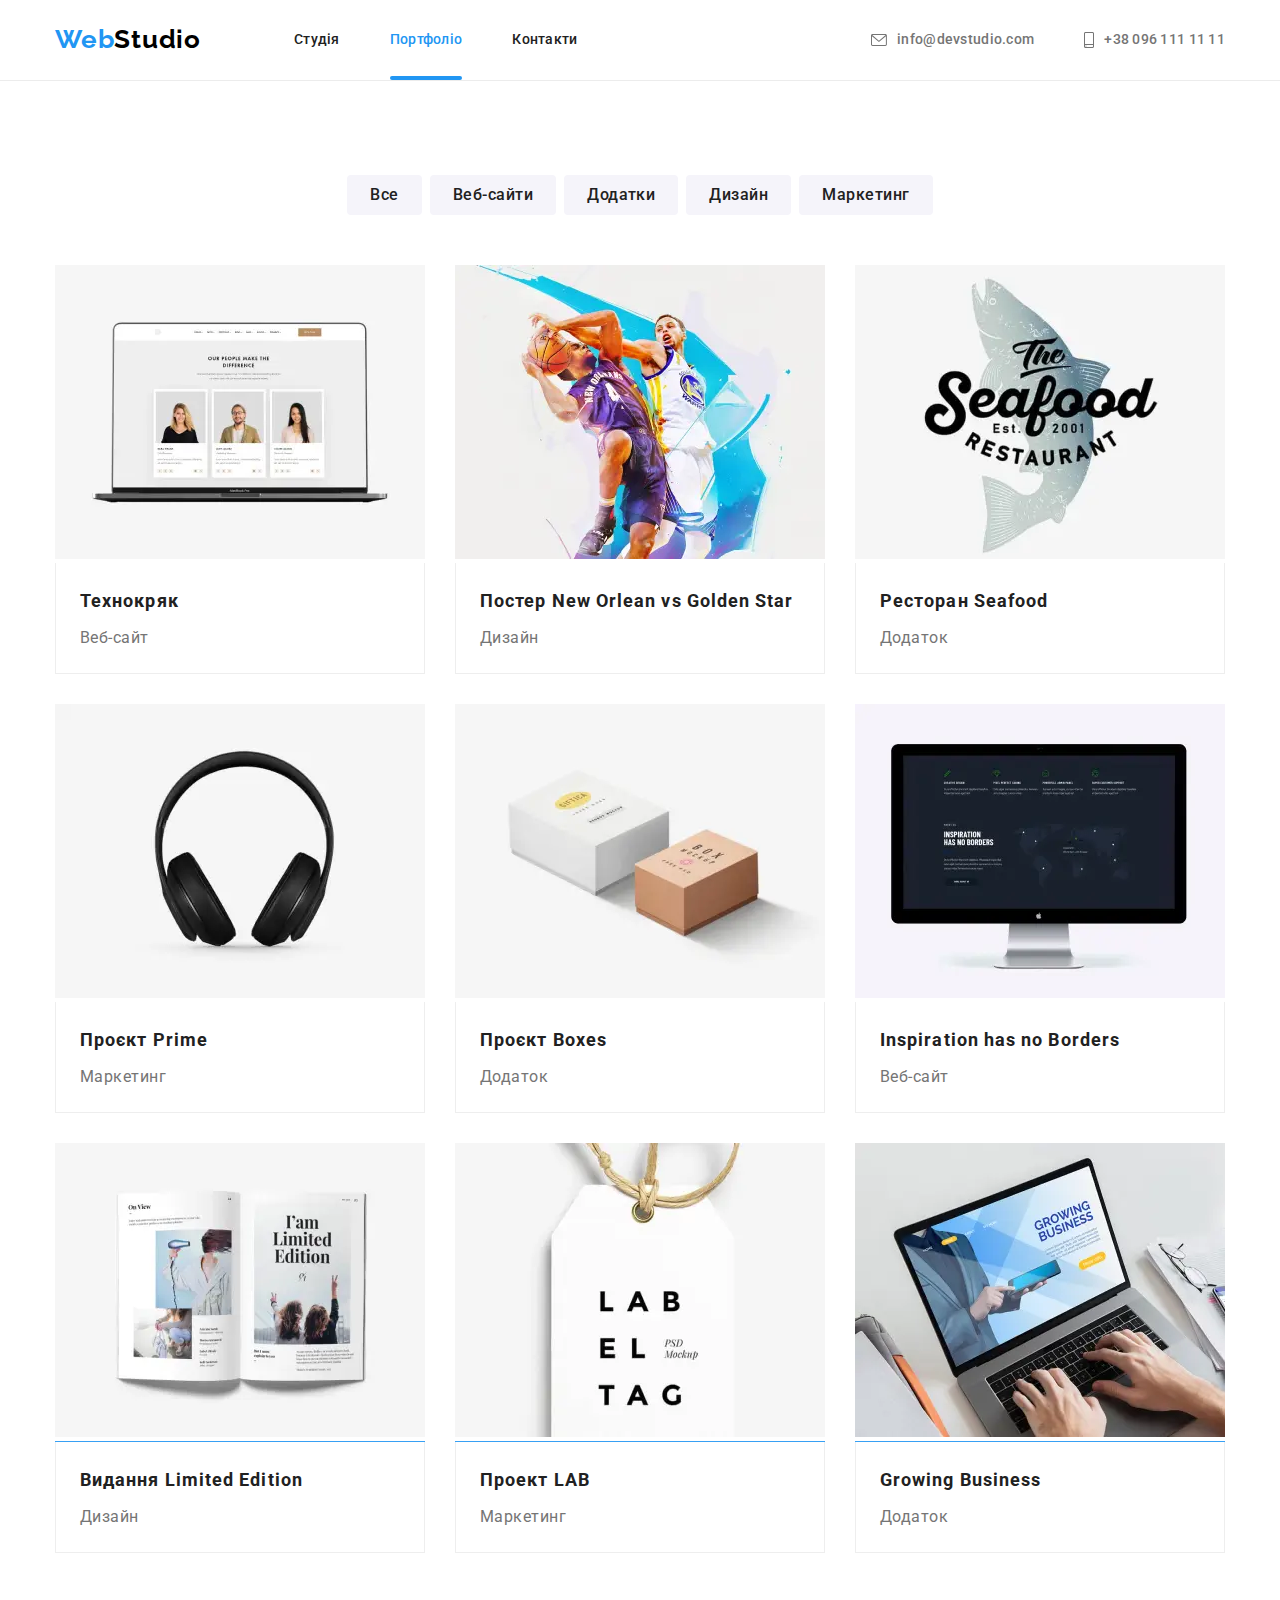
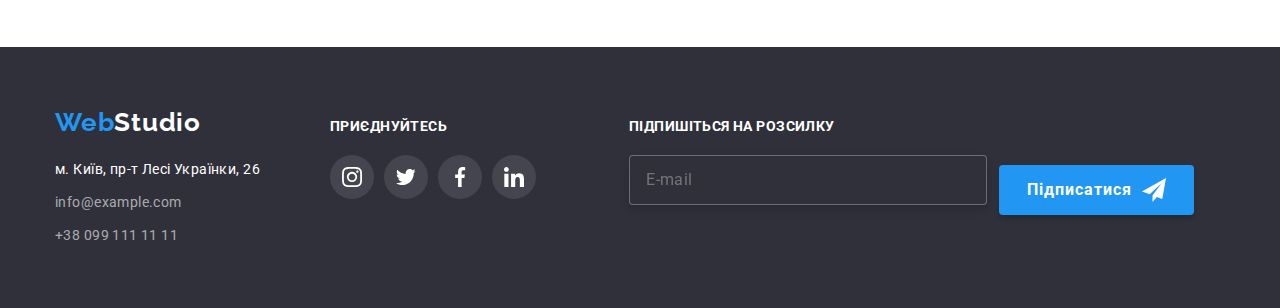
==== commit 8aaf9dc8: "hw8" ====
--- a/portfolio.html
+++ b/portfolio.html
@@ -53,15 +53,13 @@
           <li class="header-contacts__item">
             <a class="header-contacts__link" href="mailto:info@devstudio.com"
               ><svg class="header-contacts__mail">
-                <use href="./images/icons.svg#icon-mail"></use></svg
-              >info@devstudio.com</a
+                <use href="./images/icons.svg#icon-mail"></use></svg>info@devstudio.com</a
             >
           </li>
           <li class="header-contacts__item">
             <a class="header-contacts__link" href="tel:+380961111111">
               <svg class="header-contacts__phone">
-                <use href="./images/icons.svg#icon-smartphone"></use></svg
-              >+38 096 111 11 11</a
+                <use href="./images/icons.svg#icon-smartphone"></use></svg>+38 096 111 11 11</a
             >
           </li>
         </ul>
--- a/css/main.min.css
+++ b/css/main.min.css
@@ -1 +1 @@
-:root{--blue-color: #2196F3;--title-color: #212121;--text-color: #757575;--white-color: #FFFFFF;--studio-color: #000000;--bg-color: #F5F5F5;--second-bg-color: #F5F4FA;--first-block-color: #2F303A;--border-coolor: #ECECEC;--border-pf-color: #EEEEEE;--client-color: #AFB1B8;--main-font: "Roboto", sans-serif;--second-fond: "Raleway", sans-serif}body{font-family:var(--main-font, "Roboto", sans-serif);background-color:var(--white-color);color:var(--title-color)}ul{list-style:none}h1,h2,h3,h4,h5,h6,p,ul{margin:0;padding:0}a{text-decoration:none}.container{width:100%;margin:0 auto;padding:0 15px}@media screen and (min-width: 480px){.container{width:480px}}@media screen and (min-width: 768px){.container{width:768px}}@media screen and (min-width: 1200px){.container{width:1200px}}@media screen and (min-width: 480px){.section{padding:60px 0}}@media screen and (min-width: 1200px){.section{padding:94px 0}}.invisible-title{position:absolute;clip:rect(0 0 0 0);width:1px;height:1px;margin:-1px}.svg{width:20px;height:20px}.header{position:relative;border-bottom:1px solid var(--border-coolor)}@media screen and (max-width: 768px){.header{padding:10px 0}}@media screen and (max-width: 767px){.header-items{display:flex;justify-content:space-between;align-items:baseline}}@media screen and (min-width: 768px){.header-items{display:flex;align-items:center}}@media screen and (min-width: 768px){.header-navegation{display:flex;align-items:center}}@media screen and (max-width: 767px){.site-nav{display:none}}@media screen and (min-width: 768px){.site-nav{display:flex;margin-left:88px}}@media screen and (min-width: 1200px){.site-nav{margin-left:93px}}.site-nav__item:not(:last-child){margin-right:50px}@media screen and (max-width: 767px){.site-nav__item:not(:last-child){margin-bottom:35px}}.title{display:inline-block;padding:0;margin:0;font-family:var(--second-fond);font-weight:700;font-size:26px;line-height:1.2;letter-spacing:.03em;color:var(--blue-color);text-decoration:none}.studio{color:var(--studio-color)}.heder-burger{line-height:1;border:none;background-color:rgba(0,0,0,0);padding:0;width:40px;height:40px}@media screen and (min-width: 768px){.heder-burger{display:none}}.heder-burger__btn{width:24px;height:16px}@media screen and (min-width: 768px){.heder-burger__btn{display:none}}.site-nav__link{display:block;padding:32px 0;font-style:normal;font-weight:500;font-size:14px;line-height:1.14;letter-spacing:.02em;color:var(--title-color);text-decoration:none;transition:color 250ms cubic-bezier(0.4, 0, 0.2, 1)}@media screen and (max-width: 767px){.site-nav__link{padding:0;font-size:40px}}.site-nav__link:hover,.site-nav__link:focus{color:var(--blue-color)}.site-nav__link--active{position:relative}.site-nav__link--active{color:var(--blue-color)}@media screen and (min-width: 768px){.site-nav__link--active::after{position:absolute;bottom:0;right:0;content:"";display:inline-block;border-radius:2px;width:100%;height:4px;background-color:var(--blue-color);transition:background-color 250ms cubic-bezier(0.4, 0, 0.2, 1)}}@media screen and (max-width: 767px){.header-contacts{display:none}}@media screen and (min-width: 768px)and (max-width: 1199px){.header-contacts{margin-left:auto}}@media screen and (min-width: 1200px){.header-contacts{display:flex;margin-left:auto}}@media screen and (max-width: 767px){.header-contacts__item:not(:last-child){margin-bottom:32px}}@media screen and (min-width: 768px)and (max-width: 1199px){.header-contacts__item:not(:last-child){margin-bottom:10px}}@media screen and (min-width: 1200px){.header-contacts__item:not(:last-child){margin-right:50px}}.header-contacts__link{display:flex;align-items:center;font-style:normal;font-weight:500;font-size:14px;line-height:1.14;letter-spacing:.02em;color:var(--text-color);text-decoration:none;fill:var(--text-color);transition:color 250ms cubic-bezier(0.4, 0, 0.2, 1),fill 250ms cubic-bezier(0.4, 0, 0.2, 1)}@media screen and (max-width: 767px){.header-contacts__link{font-size:24px}.header-contacts__link:hover,.header-contacts__link:focus{font-size:34px;transition:font-size 250ms cubic-bezier(0.4, 0, 0.2, 1)}}.header-contacts__link:hover,.header-contacts__link:focus{color:var(--blue-color);fill:var(--blue-color)}@media screen and (min-width: 1200px){.header-contacts__link{padding:32px 0}}.header-contacts__mail{margin-right:10px;width:16px;height:12px}.header-contacts__phone{margin-right:10px;width:10px;height:16px}.mobile-menu{position:fixed;top:0;left:0;z-index:100;width:100%;height:100%;background-color:var(--white-color);opacity:0;visibility:hidden;pointer-events:none;transition:opacity 250ms cubic-bezier(0.4, 0, 0.2, 1),visibility 250ms cubic-bezier(0.4, 0, 0.2, 1)}@media screen and (min-width: 768px){.mobile-menu{display:none}}.mobile-menu.is-open{opacity:1;visibility:visible;pointer-events:auto}.mobile-menu__container{position:relative;padding-left:40px}.mobile-menu__btn{position:absolute;top:10px;right:15px;border:none;background-color:rgba(0,0,0,0);padding:0;width:40px;height:40px;line-height:1}.mobile-menu__btn:hover,.mobile-menu__btn:focus{fill:var(--blue-color)}.mobile-menu__btn-close{width:18px;height:18px;padding:0}.mobile-nav{display:inline-block;margin-top:48px}.mobile-contacts{margin-top:302px}.mobile-socials{margin-top:64px;display:flex}.mobile-socials__item{padding-right:10px}.mobile-socials__item:not(:last-child){border-right:1px solid rgba(33,33,33,.2)}.mobile-socials__item:not(:first-child){margin-left:10px}.mobile-socials__link{font-weight:500;font-size:18px;line-height:1.22;letter-spacing:.02em;color:var(--blue-color)}.hero{background:var(--first-block-color);text-align:center}@media screen and (min-width: 480px){.hero{padding-top:118px;padding-bottom:118px}}@media screen and (min-width: 1200px){.hero{padding-top:200px;padding-bottom:200px}}.overlay{margin-left:auto;margin-right:auto}@media screen and (max-width: 767px){.overlay{background-image:linear-gradient(to right, rgba(47, 48, 58, 0.4), rgba(47, 48, 58, 0.4)),url(../images/mobile/hero-mobile.jpg);width:480px;background-size:cover}}@media screen and (min-device-pixel-ratio: 2)and (max-width: 767px),screen and (min-resolution: 192dpi)and (max-width: 767px),screen and (min-resolution: 2dppx)and (max-width: 767px){.overlay{background-image:linear-gradient(to right, rgba(47, 48, 58, 0.4), rgba(47, 48, 58, 0.4)),url(../images/mobile/hero-mobile@2x.jpg)}}@media screen and (min-width: 768px){.overlay{background-image:linear-gradient(to right, rgba(47, 48, 58, 0.4), rgba(47, 48, 58, 0.4)),url(../images/tablet/hero-tablet.jpg);width:768px;background-size:cover}}@media screen and (min-device-pixel-ratio: 2)and (min-width: 768px),screen and (min-resolution: 192dpi)and (min-width: 768px),screen and (min-resolution: 2dppx)and (min-width: 768px){.overlay{background-image:linear-gradient(to right, rgba(47, 48, 58, 0.4), rgba(47, 48, 58, 0.4)),url(../images/tablet/hero-tablet@2x.jpg)}}@media screen and (min-width: 1200px){.overlay{background-image:linear-gradient(to right, rgba(47, 48, 58, 0.4), rgba(47, 48, 58, 0.4)),url(../images/hero.jpg);min-width:1200px;max-width:1600px}}@media screen and (min-device-pixel-ratio: 2)and (min-width: 1200px),screen and (min-resolution: 192dpi)and (min-width: 1200px),screen and (min-resolution: 2dppx)and (min-width: 1200px){.overlay{background-image:linear-gradient(to right, rgba(47, 48, 58, 0.4), rgba(47, 48, 58, 0.4)),url(../images/hero@2x.jpg)}}.hero__title{margin-bottom:30px;margin-left:auto;margin-right:auto;font-weight:900;line-height:1.36;text-align:center;letter-spacing:.06em;text-transform:uppercase;color:var(--white-color)}@media screen and (min-width: 480px){.hero__title{width:360px;font-size:26px}}@media screen and (min-width: 1200px){.hero__title{width:696px;font-size:44px}}.hero-button{padding:10px 32px;margin:0 auto;background:var(--blue-color);box-shadow:0px 4px 4px rgba(0,0,0,.15);border-radius:4px;border-style:none;cursor:pointer}.hero__label{font-family:var(--main-font);font-weight:700;font-size:16px;line-height:1.87;display:flex;align-items:center;text-align:center;letter-spacing:.06em;color:var(--white-color)}.backdrop{position:fixed;top:0;left:0;width:100%;height:100%;background:rgba(0,0,0,.2);opacity:1;transition:opacity 250ms cubic-bezier(0.4, 0, 0.2, 1)}.is-hidden{opacity:0;pointer-events:none}.modal{position:absolute;top:50%;left:50%;transform:translate(-50%, -50%);padding:40px;background-color:var(--white-color);box-shadow:0px 1px 3px rgba(0,0,0,.12),0px 1px 1px rgba(0,0,0,.14),0px 2px 1px rgba(0,0,0,.2);border-radius:4px}@media screen and (max-width: 1199px){.modal{min-width:450px;min-height:609px}}@media screen and (min-width: 1200px){.modal{min-width:528px;min-height:581px}}.modal__close-button{position:absolute;top:8px;right:8px;display:flex;justify-content:center;align-items:center;border-radius:50%;background:var(--white-color);border:1px solid rgba(0,0,0,.1);width:30px;height:30px;cursor:pointer;transition:fill 250ms cubic-bezier(0.4, 0, 0.2, 1)}.modal__close-button:hover{fill:var(--blue-color)}.modal__close-button-size{width:18px;height:18px}.modal-name{font-weight:700;font-size:20px;line-height:1.15;text-align:center;letter-spacing:.03em;color:var(--title-color);margin-bottom:12px}.madal-form{position:relative;display:flex;flex-direction:column;margin-bottom:10px}.madal-form:nth-child(4){margin-bottom:20px}.madal-form__label{margin-bottom:4px;font-weight:400;font-size:12px;line-height:1,16;letter-spacing:.01em;color:var(--text-color)}.madal-form__input{width:100%;height:40px;border:1px solid rgba(33,33,33,.2);border-radius:4px;transition:border-color 250ms cubic-bezier(0.4, 0, 0.2, 1),fill 250ms cubic-bezier(0.4, 0, 0.2, 1);outline:none;padding:12px 42px}.madal-form__input:focus{border-color:var(--blue-color)}.madal-form__input:focus+.madal-form__image{fill:var(--blue-color)}.madal-form__image{position:absolute;bottom:11px;left:12px;width:18px;height:18px;fill:var(--title-color);transition:fill 250ms cubic-bezier(0.4, 0, 0.2, 1)}.madal-form__textarea{width:100%;height:120px;resize:none;font-weight:400;font-size:12px;line-height:14px;letter-spacing:.01em;color:rgba(117,117,117,.5);padding:12px 16px}.checkbox{position:relative;display:flex;justify-content:center;margin-bottom:30px}.checkbox__text{font-weight:400;font-size:14px;line-height:1.71;letter-spacing:.03em;color:var(--text-color);margin-left:7px}.checkbox-link{font-weight:400;font-size:14px;line-height:1.71;letter-spacing:.03em;color:var(--blue-color);margin-left:4px;border-bottom:1px solid var(--blue-color)}.checkbox__new-icon{position:absolute;left:14px;bottom:5px;width:16px;height:15px;border-radius:2px;border:1px solid var(--text-color);transition:background-color 250ms cubic-bezier(0.4, 0, 0.2, 1)}.checkbox__icon:checked~.checkbox__new-icon{background-color:var(--blue-color)}.modal__button-send{display:flex;justify-content:center;align-items:center;width:200px;height:50px;box-shadow:0px 4px 4px rgba(0,0,0,.15);border-radius:4px;font-weight:700;font-size:16px;line-height:1.87;letter-spacing:.06em;color:var(--white-color);background-color:var(--blue-color);border-color:rgba(0,0,0,0);margin:0 auto}@media screen and (min-width: 768px){.advantages{display:flex;flex-wrap:wrap}}@media screen and (min-width: 768px)and (max-width: 1199px){.advantages{margin:-15px}}@media screen and (min-width: 768px)and (max-width: 1199px){.advantages__size{width:354px;margin:15px}}@media screen and (min-width: 1200px){.advantages__size{width:270px}}@media screen and (min-width: 480px){.advantages__size:not(:last-child){margin-bottom:30px}}@media screen and (min-width: 1200px){.advantages__size:not(:last-child){margin-right:30px}}.advantages__image{background-color:var(--second-bg-color);margin-bottom:30px;border-radius:4px;height:120px;display:inline-flex;align-items:center;justify-content:center}@media screen and (min-width: 480px){.advantages__image{width:100%}}@media screen and (min-width: 1200px){.advantages__image{width:270px}}.advantages__size-image{display:block;width:70px;height:70px}.advantages__title{margin-bottom:10px;font-weight:700;font-size:14px;line-height:1.14;letter-spacing:.03em;text-transform:uppercase}@media screen and (min-width: 480px)and (max-width: 767px){.advantages__title{text-align:center}}.advantages__text{font-weight:400;font-size:14px;line-height:1.71;letter-spacing:.03em;color:var(--text-color)}.work-section{padding-top:0}@media screen and (max-width: 1199px){.work-section{display:none}}.work-title{margin-bottom:50px;font-weight:700;font-size:36px;line-height:1.16;text-align:center;letter-spacing:.03em}.work-set{display:flex}.work-set__pictures{position:relative}.work-set__pictures:not(:last-child){margin-right:30px}.image{display:block;max-width:100%;height:auto}.work-text-position{position:absolute;bottom:0;left:0;display:flex;width:370px;height:70px;justify-content:center;align-items:center;background:rgba(47,48,58,.8)}.work-set__text{font-weight:700;font-size:14px;line-height:1.14;text-align:center;letter-spacing:.03em;text-transform:uppercase;color:var(--white-color)}.team{background:var(--second-bg-color)}.team__title{font-weight:700;line-height:1.16;text-align:center;letter-spacing:.03em}@media screen and (min-width: 480px){.team__title{margin-bottom:30px;font-size:28px}}@media screen and (min-width: 1200px){.team__title{margin-bottom:50px;font-size:36px}}@media screen and (min-width: 768px)and (max-width: 1199px){.team__set{display:flex;flex-wrap:wrap;margin:-15px}}@media screen and (min-width: 1200px){.team__set{display:flex}}.team__box{background:var(--white-color);box-shadow:0px 1px 3px rgba(0,0,0,.12),0px 1px 1px rgba(0,0,0,.14),0px 2px 1px rgba(0,0,0,.2);border-radius:0px 0px 4px 4px}@media screen and (min-width: 768px)and (max-width: 1199px){.team__box{width:354px;margin:15px}}@media screen and (min-width: 480px)and (max-width: 767px){.team__box:not(:last-child){margin-bottom:30px}}@media screen and (min-width: 1200px){.team__box:not(:last-child){margin-right:30px}}.team__image{display:block;height:auto}@media screen and (min-width: 480px)and (max-width: 767px){.team__image{width:100%}}@media screen and (min-width: 1200px){.team__image{max-width:100%}}.team__name{padding-top:30px;margin-bottom:10px;font-weight:500;font-size:16px;line-height:1.18;text-align:center;letter-spacing:.03em}.team__work{margin-bottom:16px;font-weight:400;font-size:16px;line-height:1.18;text-align:center;letter-spacing:.03em;color:var(--text-color)}.comand-socials{display:flex;justify-content:center;fill:#afb1b8;gap:10px}@media screen and (min-width: 480px){.comand-socials{padding-bottom:24px}}@media screen and (min-width: 1200px){.comand-socials{padding-bottom:30px}}.comand-socials__link{display:flex;width:44px;height:44px;margin:0;padding:0;border-radius:50%;align-items:center;justify-content:center;transition:background-color 250ms cubic-bezier(0.4, 0, 0.2, 1),fill 250ms cubic-bezier(0.4, 0, 0.2, 1)}.comand-socials__link:hover,.comand-socials__link:focus{fill:var(--white-color);background-color:var(--blue-color)}@media screen and (min-width: 480px){.button-set{display:flex;flex-wrap:wrap;margin-bottom:40px}}@media screen and (min-width: 768px){.button-set{justify-content:center;margin-bottom:30px}}@media screen and (min-width: 1200px){.button-set{margin-bottom:50px}}.button-set__item:not(:last-child){margin-right:8px}@media screen and (min-width: 480px)and (max-width: 767px){.button-set__item:nth-child(-n+3){margin-bottom:15px}}.button-set__button{margin:0;padding:6px 22px;font-family:inherit;font-weight:500;font-size:16px;line-height:1.6;text-align:center;letter-spacing:.03em;color:inherit;cursor:pointer;background:var(--second-bg-color);border-radius:4px;border:1px solid rgba(0,0,0,0);transition:color 250ms cubic-bezier(0.4, 0, 0.2, 1),background-color 250ms cubic-bezier(0.4, 0, 0.2, 1),box-shadow 250ms cubic-bezier(0.4, 0, 0.2, 1)}.button-set__button:hover,.button-set__button:focus{color:var(--white-color);background-color:var(--blue-color);box-shadow:0px 3px 1px rgba(0,0,0,.1),0px 1px 2px rgba(0,0,0,.08),0px 2px 2px rgba(0,0,0,.12)}@media screen and (min-width: 768px)and (max-width: 1199px){.card-set{display:flex;flex-wrap:wrap}}@media screen and (min-width: 1200px){.card-set{display:flex;flex-wrap:wrap}}.card-set__item{box-sizing:border-box;margin:0;padding:0;margin-bottom:30px}@media screen and (min-width: 480px){.card-set__item{width:100%}}@media screen and (min-width: 768px)and (max-width: 1199px){.card-set__item{width:354px}}@media screen and (min-width: 1200px){.card-set__item{width:calc((100% - 60px)/3);margin-right:30px}}@media screen and (min-width: 768px)and (max-width: 1199px){.card-set__item:nth-child(odd){margin-right:30px}}@media screen and (min-width: 1200px){.card-set__item:nth-child(3n){margin-right:0}}@media screen and (min-width: 1200px){.card-set__item:nth-last-child(-n+3){margin-bottom:0}}@media screen and (min-width: 480px)and (max-width: 767px){.card-set__item:nth-last-child(-n+3):last-child{margin-bottom:0}}.card-set__link{display:flex;flex-direction:column;height:100%;color:var(--title-color);transition:box-shadow 250ms cubic-bezier(0.4, 0, 0.2, 1)}.card-set__link:hover,.card-set__link:focus{box-shadow:0px 1px 1px rgba(0,0,0,.12),0px 4px 4px rgba(0,0,0,.06),1px 4px 6px rgba(0,0,0,.16)}.card-set__meta{flex-grow:1;padding:20px 24px;border-right:1px solid var(--border-pf-color);border-bottom:1px solid var(--border-pf-color);border-left:1px solid var(--border-pf-color)}.card-set__name{margin-bottom:4px;font-weight:700;font-size:18px;line-height:2;letter-spacing:.06em}.card-set__text{font-weight:400;font-size:16px;line-height:30px;letter-spacing:.03em;color:var(--text-color)}.card-set__image{position:relative;overflow:hidden}.card-set__hover-box{position:absolute;top:300px;background:rgba(33,150,243,.9);display:block;width:370px;height:294px;transition:transform 250ms cubic-bezier(0.4, 0, 0.2, 1)}.card-set__item:hover .card-set__hover-box{transform:translateY(-300px)}.card-set__hover-text{margin:63px 24px;width:322px;font-weight:400;font-size:18px;line-height:1.5;letter-spacing:.03em;color:var(--white-color)}.clients{font-weight:700;line-height:1.16;text-align:center;letter-spacing:.03em}@media screen and (min-width: 480px){.clients{font-size:28px;margin-bottom:30px}}@media screen and (min-width: 1200px){.clients{font-size:36px;margin-bottom:50px}}.clients-set{display:flex}@media screen and (min-width: 480px)and (max-width: 1199px){.clients-set{flex-wrap:wrap;margin:-15px}}.clients-set__box{height:92px}@media screen and (min-width: 480px)and (max-width: 767px){.clients-set__box{width:210px;margin:15px}}@media screen and (min-width: 767px)and (max-width: 1199px){.clients-set__box{width:226px;margin:15px}}@media screen and (min-width: 1200px){.clients-set__box{width:170px}}@media screen and (min-width: 1200px){.clients-set__box:not(:last-child){margin-right:30px}}.clients-set__link{display:flex;width:100%;height:100%;fill:var(--client-color);border:1px solid var(--client-color);border-radius:4px;align-items:center;justify-content:center;transition:fill 250ms cubic-bezier(0.4, 0, 0.2, 1),border-color 250ms cubic-bezier(0.4, 0, 0.2, 1)}.clients-set__link:hover,.clients-set__link:focus{fill:var(--blue-color);border-color:var(--blue-color)}.clients-set__svg{display:block;width:106px;height:60px}.footer-content{background-color:var(--first-block-color);padding-top:60px;padding-bottom:60px}.footer-logo{display:inline-block;margin:0;margin-bottom:20px;font-family:var(--second-fond);font-weight:700;font-size:26px;line-height:1.19;letter-spacing:.03em;color:var(--blue-color);text-decoration:none}.footer-logo__text{color:var(--white-color)}.footer-contacts{display:inline-block}@media screen and (min-width: 480px)and (max-width: 767px){.footer-contacts{margin-bottom:60px}}@media screen and (min-width: 480px){.footer-contacts__item:not(:last-child){margin-bottom:8px}}@media screen and (min-width: 1200px){.footer-contacts__item:not(:last-child){margin-bottom:9px}}.footer-contacts__addres{font-style:normal;font-weight:400;font-size:14px;line-height:1.71;letter-spacing:.03em;color:var(--white-color);text-decoration:none;transition:color 250ms cubic-bezier(0.4, 0, 0.2, 1)}.footer-contacts__addres:hover,.footer-contacts__addres:focus{color:var(--blue-color)}.footer-contacts__link{font-style:normal;font-weight:400;font-size:14px;line-height:1.71;letter-spacing:.03em;color:rgba(255,255,255,.6);text-decoration:none;transition:color 250ms cubic-bezier(0.4, 0, 0.2, 1)}.footer-contacts__link:hover,.footer-contacts__link:focus{color:var(--blue-color)}@media screen and (min-width: 480px)and (max-width: 767px){.footer-flex{text-align:center}}@media screen and (min-width: 768px){.footer-flex{display:flex;flex-wrap:wrap;align-items:baseline}}@media screen and (min-width: 768px)and (max-width: 1199px){.footer-nav{margin-left:76px;text-align:center}}@media screen and (min-width: 480px)and (max-width: 767px){.footer-socials{margin-bottom:60px}}@media screen and (min-width: 768px)and (max-width: 1199px){.footer-socials{margin-left:165px}}@media screen and (min-width: 1200px){.footer-socials{margin-left:70px}}.footer-socials__title{font-weight:700;font-size:14px;line-height:1.14;letter-spacing:.03em;text-transform:uppercase;color:var(--white-color);margin-bottom:20px}@media screen and (min-width: 768px)and (max-width: 1199px){.footer-socials__title{text-align:center}}.footer-socials__list{display:flex}@media screen and (min-width: 480px)and (max-width: 767px){.footer-socials__list{justify-content:center}}.footer-socials__item{width:44px;height:44px;border-radius:50%;fill:var(--white-color);background-color:rgba(255,255,255,.1)}.footer-socials__item:not(:last-child){margin-right:10px}.footer-socials__link{display:flex;justify-content:center;align-items:center;width:44px;height:44px;border-radius:50%;transition:background-color 250ms cubic-bezier(0.4, 0, 0.2, 1)}.footer-socials__link:hover,.footer-socials__link:focus{background-color:var(--blue-color)}@media screen and (min-width: 768px)and (max-width: 1199px){.footer-imput{margin-top:60px;margin-left:auto;margin-right:auto}}@media screen and (min-width: 1200px){.footer-imput{margin-left:93px}}@media screen and (min-width: 1200px){.footer-imput__flex{display:flex;align-items:center}}.footer-imput__imput-size{height:50px;border:1px solid rgba(255,255,255,.3);filter:drop-shadow(0px 4px 4px rgba(0, 0, 0, 0.15));border-radius:4px;padding:15px 16px;background:#2f303a;font-weight:400;font-size:16px;line-height:1.25;letter-spacing:.03em;color:rgba(255,255,255,.6)}@media screen and (min-width: 480px){.footer-imput__imput-size{width:100%;margin-bottom:20px}}@media screen and (min-width: 768px)and (max-width: 1199px){.footer-imput__imput-size{width:460px}}@media screen and (min-width: 1200px){.footer-imput__imput-size{width:358px}}.footer-imput__button{display:flex;align-items:center;padding:10px 28px;font-weight:700;font-size:16px;line-height:1.87;letter-spacing:.06em;color:var(--white-color);background-color:var(--blue-color);box-shadow:0px 4px 4px rgba(0,0,0,.15);border-radius:4px;border:none;cursor:pointer}@media screen and (min-width: 480px){.footer-imput__button{margin-left:auto;margin-right:auto}}@media screen and (min-width: 1200px){.footer-imput__button{margin-left:12px}}.footer-imput__svg-size{width:24px;height:24px;margin-left:10px}/*# sourceMappingURL=main.min.css.map */+:root{--blue-color: #2196F3;--title-color: #212121;--text-color: #757575;--white-color: #FFFFFF;--studio-color: #000000;--bg-color: #F5F5F5;--second-bg-color: #F5F4FA;--first-block-color: #2F303A;--border-coolor: #ECECEC;--border-pf-color: #EEEEEE;--client-color: #AFB1B8;--main-font: "Roboto", sans-serif;--second-fond: "Raleway", sans-serif}body{font-family:var(--main-font, "Roboto", sans-serif);background-color:var(--white-color);color:var(--title-color)}ul{list-style:none}h1,h2,h3,h4,h5,h6,p,ul{margin:0;padding:0}a{text-decoration:none}.container{width:100%;margin:0 auto;padding:0 15px}@media screen and (min-width: 480px){.container{width:480px}}@media screen and (min-width: 768px){.container{width:768px}}@media screen and (min-width: 1200px){.container{width:1200px}}@media screen and (min-width: 480px){.section{padding:60px 0}}@media screen and (min-width: 1200px){.section{padding:94px 0}}.invisible-title{position:absolute;clip:rect(0 0 0 0);width:1px;height:1px;margin:-1px}.svg{width:20px;height:20px}.header{position:relative;border-bottom:1px solid var(--border-coolor)}@media screen and (max-width: 768px){.header{padding:10px 0}}@media screen and (max-width: 767px){.header-items{display:flex;justify-content:space-between;align-items:baseline}}@media screen and (min-width: 768px){.header-items{display:flex;align-items:center}}@media screen and (min-width: 768px){.header-navegation{display:flex;align-items:center}}@media screen and (max-width: 767px){.site-nav{display:none}}@media screen and (min-width: 768px){.site-nav{display:flex;margin-left:88px}}@media screen and (min-width: 1200px){.site-nav{margin-left:93px}}.site-nav__item:not(:last-child){margin-right:50px}@media screen and (max-width: 767px){.site-nav__item:not(:last-child){margin-bottom:35px}}.title{display:inline-block;padding:0;margin:0;font-family:var(--second-fond);font-weight:700;font-size:26px;line-height:1.2;letter-spacing:.03em;color:var(--blue-color);text-decoration:none}.studio{color:var(--studio-color)}.heder-burger{line-height:1;border:none;background-color:rgba(0,0,0,0);padding:0;width:40px;height:40px}@media screen and (min-width: 768px){.heder-burger{display:none}}.heder-burger__btn{width:24px;height:16px}@media screen and (min-width: 768px){.heder-burger__btn{display:none}}.site-nav__link{display:block;padding:32px 0;font-style:normal;font-weight:500;font-size:14px;line-height:1.14;letter-spacing:.02em;color:var(--title-color);text-decoration:none;transition:color 250ms cubic-bezier(0.4, 0, 0.2, 1)}@media screen and (max-width: 767px){.site-nav__link{padding:0;font-size:40px}}.site-nav__link:hover,.site-nav__link:focus{color:var(--blue-color)}.site-nav__link--active{position:relative}.site-nav__link--active{color:var(--blue-color)}@media screen and (min-width: 768px){.site-nav__link--active::after{position:absolute;bottom:0;right:0;content:"";display:inline-block;border-radius:2px;width:100%;height:4px;background-color:var(--blue-color);transition:background-color 250ms cubic-bezier(0.4, 0, 0.2, 1)}}@media screen and (max-width: 767px){.header-contacts{display:none}}@media screen and (min-width: 768px)and (max-width: 1199px){.header-contacts{margin-left:auto}}@media screen and (min-width: 1200px){.header-contacts{display:flex;margin-left:auto}}@media screen and (max-width: 767px){.header-contacts__item:not(:last-child){margin-bottom:32px}}@media screen and (min-width: 768px)and (max-width: 1199px){.header-contacts__item:not(:last-child){margin-bottom:10px}}@media screen and (min-width: 1200px){.header-contacts__item:not(:last-child){margin-right:50px}}.header-contacts__link{display:flex;align-items:center;font-style:normal;font-weight:500;font-size:14px;line-height:1.14;letter-spacing:.02em;color:var(--text-color);text-decoration:none;fill:var(--text-color);transition:color 250ms cubic-bezier(0.4, 0, 0.2, 1),fill 250ms cubic-bezier(0.4, 0, 0.2, 1)}@media screen and (max-width: 767px){.header-contacts__link{font-size:24px}.header-contacts__link:hover,.header-contacts__link:focus{font-size:34px;transition:font-size 250ms cubic-bezier(0.4, 0, 0.2, 1)}}.header-contacts__link:hover,.header-contacts__link:focus{color:var(--blue-color);fill:var(--blue-color)}@media screen and (min-width: 1200px){.header-contacts__link{padding:32px 0}}.header-contacts__mail{margin-right:10px;width:16px;height:12px}.header-contacts__phone{margin-right:10px;width:10px;height:16px}.mobile-menu{position:fixed;top:0;left:0;z-index:100;width:100%;height:100%;background-color:var(--white-color);opacity:0;visibility:hidden;pointer-events:none;transition:opacity 250ms cubic-bezier(0.4, 0, 0.2, 1),visibility 250ms cubic-bezier(0.4, 0, 0.2, 1)}@media screen and (min-width: 768px){.mobile-menu{display:none}}.mobile-menu.is-open{opacity:1;visibility:visible;pointer-events:auto}.mobile-menu__container{position:relative;padding-left:40px}.mobile-menu__btn{position:absolute;top:10px;right:15px;border:none;background-color:rgba(0,0,0,0);padding:0;width:40px;height:40px;line-height:1}.mobile-menu__btn:hover,.mobile-menu__btn:focus{fill:var(--blue-color)}.mobile-menu__btn-close{width:18px;height:18px;padding:0}.mobile-nav{display:inline-block;margin-top:48px}.mobile-contacts{margin-top:302px}.mobile-socials{margin-top:64px;display:flex}.mobile-socials__item{padding-right:10px}.mobile-socials__item:not(:last-child){border-right:1px solid rgba(33,33,33,.2)}.mobile-socials__item:not(:first-child){margin-left:10px}.mobile-socials__link{font-weight:500;font-size:18px;line-height:1.22;letter-spacing:.02em;color:var(--blue-color)}.hero{background:var(--first-block-color);text-align:center}@media screen and (min-width: 480px){.hero{padding-top:118px;padding-bottom:118px}}@media screen and (min-width: 1200px){.hero{padding-top:200px;padding-bottom:200px}}.overlay{margin-left:auto;margin-right:auto}@media screen and (max-width: 767px){.overlay{background-image:linear-gradient(to right, rgba(47, 48, 58, 0.4), rgba(47, 48, 58, 0.4)),url(../images/mobile/hero-mobile.jpg);width:480px;background-size:cover}}@media screen and (min-device-pixel-ratio: 2)and (max-width: 767px),screen and (min-resolution: 192dpi)and (max-width: 767px),screen and (min-resolution: 2dppx)and (max-width: 767px){.overlay{background-image:linear-gradient(to right, rgba(47, 48, 58, 0.4), rgba(47, 48, 58, 0.4)),url(../images/mobile/hero-mobile@2x.jpg)}}@media screen and (min-width: 768px){.overlay{background-image:linear-gradient(to right, rgba(47, 48, 58, 0.4), rgba(47, 48, 58, 0.4)),url(../images/tablet/hero-tablet.jpg);width:768px;background-size:cover}}@media screen and (min-device-pixel-ratio: 2)and (min-width: 768px),screen and (min-resolution: 192dpi)and (min-width: 768px),screen and (min-resolution: 2dppx)and (min-width: 768px){.overlay{background-image:linear-gradient(to right, rgba(47, 48, 58, 0.4), rgba(47, 48, 58, 0.4)),url(../images/tablet/hero-tablet@2x.jpg)}}@media screen and (min-width: 1200px){.overlay{background-image:linear-gradient(to right, rgba(47, 48, 58, 0.4), rgba(47, 48, 58, 0.4)),url(../images/hero.jpg);min-width:1200px;max-width:1600px}}@media screen and (min-device-pixel-ratio: 2)and (min-width: 1200px),screen and (min-resolution: 192dpi)and (min-width: 1200px),screen and (min-resolution: 2dppx)and (min-width: 1200px){.overlay{background-image:linear-gradient(to right, rgba(47, 48, 58, 0.4), rgba(47, 48, 58, 0.4)),url(../images/hero@2x.jpg)}}.hero__title{margin-bottom:30px;margin-left:auto;margin-right:auto;font-weight:900;line-height:1.36;text-align:center;letter-spacing:.06em;text-transform:uppercase;color:var(--white-color)}@media screen and (min-width: 480px){.hero__title{width:360px;font-size:26px}}@media screen and (min-width: 1200px){.hero__title{width:696px;font-size:44px}}.hero-button{padding:10px 32px;margin:0 auto;background:var(--blue-color);box-shadow:0px 4px 4px rgba(0,0,0,.15);border-radius:4px;border-style:none;cursor:pointer}.hero__label{font-family:var(--main-font);font-weight:700;font-size:16px;line-height:1.87;display:flex;align-items:center;text-align:center;letter-spacing:.06em;color:var(--white-color)}.backdrop{position:fixed;top:0;left:0;width:100%;height:100%;background:rgba(0,0,0,.2);opacity:1;transition:opacity 250ms cubic-bezier(0.4, 0, 0.2, 1)}.is-hidden{opacity:0;pointer-events:none}.modal{position:absolute;top:50%;left:50%;transform:translate(-50%, -50%);padding:40px;background-color:var(--white-color);box-shadow:0px 1px 3px rgba(0,0,0,.12),0px 1px 1px rgba(0,0,0,.14),0px 2px 1px rgba(0,0,0,.2);border-radius:4px}@media screen and (max-width: 1199px){.modal{width:450px;height:609px}}@media screen and (min-width: 1200px){.modal{min-width:528px;min-height:581px}}.modal__close-button{position:absolute;top:8px;right:8px;display:flex;justify-content:center;align-items:center;border-radius:50%;background:var(--white-color);border:1px solid rgba(0,0,0,.1);width:30px;height:30px;cursor:pointer;transition:fill 250ms cubic-bezier(0.4, 0, 0.2, 1)}.modal__close-button:hover{fill:var(--blue-color)}.modal__close-button-size{width:18px;height:18px}.modal-name{font-weight:700;font-size:20px;line-height:1.15;text-align:center;letter-spacing:.03em;color:var(--title-color);margin-bottom:12px}.madal-form{position:relative;display:flex;flex-direction:column;margin-bottom:10px}.madal-form:nth-child(4){margin-bottom:20px}.madal-form__label{margin-bottom:4px;font-weight:400;font-size:12px;line-height:1,16;letter-spacing:.01em;color:var(--text-color)}.madal-form__input{width:100%;height:40px;border:1px solid rgba(33,33,33,.2);border-radius:4px;transition:border-color 250ms cubic-bezier(0.4, 0, 0.2, 1),fill 250ms cubic-bezier(0.4, 0, 0.2, 1);outline:none;padding:12px 42px}.madal-form__input:focus{border-color:var(--blue-color)}.madal-form__input:focus+.madal-form__image{fill:var(--blue-color)}.madal-form__image{position:absolute;bottom:11px;left:12px;width:18px;height:18px;fill:var(--title-color);transition:fill 250ms cubic-bezier(0.4, 0, 0.2, 1)}.madal-form__textarea{width:100%;height:120px;resize:none;font-weight:400;font-size:12px;line-height:14px;letter-spacing:.01em;color:rgba(117,117,117,.5);padding:12px 16px}.checkbox{position:relative;display:flex;justify-content:center;margin-bottom:30px}.checkbox__text{font-weight:400;font-size:14px;line-height:1.71;letter-spacing:.03em;color:var(--text-color);margin-left:7px}@media screen and (max-width: 1199px){.checkbox__text{margin-left:12px;font-size:12px}}.checkbox-link{font-weight:400;font-size:14px;line-height:1.71;letter-spacing:.03em;color:var(--blue-color);margin-left:4px;border-bottom:1px solid var(--blue-color)}@media screen and (max-width: 1199px){.checkbox-link{font-size:12px}}.checkbox__new-icon{position:absolute;left:14px;bottom:5px;width:16px;height:15px;border-radius:2px;border:1px solid var(--text-color);transition:background-color 250ms cubic-bezier(0.4, 0, 0.2, 1)}@media screen and (max-width: 1199px){.checkbox__new-icon{top:2px;left:0}}.checkbox__icon:checked~.checkbox__new-icon{background-color:var(--blue-color)}.modal__button-send{display:flex;justify-content:center;align-items:center;width:200px;height:50px;box-shadow:0px 4px 4px rgba(0,0,0,.15);border-radius:4px;font-weight:700;font-size:16px;line-height:1.87;letter-spacing:.06em;color:var(--white-color);background-color:var(--blue-color);border-color:rgba(0,0,0,0);margin:0 auto}@media screen and (min-width: 768px){.advantages{display:flex;flex-wrap:wrap}}@media screen and (min-width: 768px)and (max-width: 1199px){.advantages{margin:-15px}}@media screen and (min-width: 768px)and (max-width: 1199px){.advantages__size{width:354px;margin:15px}}@media screen and (min-width: 1200px){.advantages__size{width:270px}}@media screen and (min-width: 480px){.advantages__size:not(:last-child){margin-bottom:30px}}@media screen and (min-width: 1200px){.advantages__size:not(:last-child){margin-right:30px}}.advantages__image{background-color:var(--second-bg-color);margin-bottom:30px;border-radius:4px;height:120px;display:inline-flex;align-items:center;justify-content:center}@media screen and (min-width: 480px){.advantages__image{width:100%}}@media screen and (min-width: 1200px){.advantages__image{width:270px}}.advantages__size-image{display:block;width:70px;height:70px}.advantages__title{margin-bottom:10px;font-weight:700;font-size:14px;line-height:1.14;letter-spacing:.03em;text-transform:uppercase}@media screen and (min-width: 480px)and (max-width: 767px){.advantages__title{text-align:center}}.advantages__text{font-weight:400;font-size:14px;line-height:1.71;letter-spacing:.03em;color:var(--text-color)}.work-section{padding-top:0}@media screen and (max-width: 1199px){.work-section{display:none}}.work-title{margin-bottom:50px;font-weight:700;font-size:36px;line-height:1.16;text-align:center;letter-spacing:.03em}.work-set{display:flex}.work-set__pictures{position:relative}.work-set__pictures:not(:last-child){margin-right:30px}.image{display:block;max-width:100%;height:auto}.work-text-position{position:absolute;bottom:0;left:0;display:flex;width:370px;height:70px;justify-content:center;align-items:center;background:rgba(47,48,58,.8)}.work-set__text{font-weight:700;font-size:14px;line-height:1.14;text-align:center;letter-spacing:.03em;text-transform:uppercase;color:var(--white-color)}.team{background:var(--second-bg-color)}.team__title{font-weight:700;line-height:1.16;text-align:center;letter-spacing:.03em}@media screen and (min-width: 480px){.team__title{margin-bottom:30px;font-size:28px}}@media screen and (min-width: 1200px){.team__title{margin-bottom:50px;font-size:36px}}@media screen and (min-width: 768px)and (max-width: 1199px){.team__set{display:flex;flex-wrap:wrap;margin:-15px}}@media screen and (min-width: 1200px){.team__set{display:flex}}.team__box{background:var(--white-color);box-shadow:0px 1px 3px rgba(0,0,0,.12),0px 1px 1px rgba(0,0,0,.14),0px 2px 1px rgba(0,0,0,.2);border-radius:0px 0px 4px 4px}@media screen and (min-width: 768px)and (max-width: 1199px){.team__box{width:354px;margin:15px}}@media screen and (min-width: 480px)and (max-width: 767px){.team__box:not(:last-child){margin-bottom:30px}}@media screen and (min-width: 1200px){.team__box:not(:last-child){margin-right:30px}}.team__image{display:block;height:auto}@media screen and (min-width: 480px)and (max-width: 767px){.team__image{width:100%}}@media screen and (min-width: 1200px){.team__image{max-width:100%}}.team__name{padding-top:30px;margin-bottom:10px;font-weight:500;font-size:16px;line-height:1.18;text-align:center;letter-spacing:.03em}.team__work{margin-bottom:16px;font-weight:400;font-size:16px;line-height:1.18;text-align:center;letter-spacing:.03em;color:var(--text-color)}.comand-socials{display:flex;justify-content:center;fill:#afb1b8;gap:10px}@media screen and (min-width: 480px){.comand-socials{padding-bottom:24px}}@media screen and (min-width: 1200px){.comand-socials{padding-bottom:30px}}.comand-socials__link{display:flex;width:44px;height:44px;margin:0;padding:0;border-radius:50%;align-items:center;justify-content:center;transition:background-color 250ms cubic-bezier(0.4, 0, 0.2, 1),fill 250ms cubic-bezier(0.4, 0, 0.2, 1)}.comand-socials__link:hover,.comand-socials__link:focus{fill:var(--white-color);background-color:var(--blue-color)}@media screen and (min-width: 480px){.button-set{display:flex;flex-wrap:wrap;margin-bottom:40px}}@media screen and (min-width: 768px){.button-set{justify-content:center;margin-bottom:30px}}@media screen and (min-width: 1200px){.button-set{margin-bottom:50px}}.button-set__item:not(:last-child){margin-right:8px}@media screen and (min-width: 480px)and (max-width: 767px){.button-set__item:nth-child(-n+3){margin-bottom:15px}}.button-set__button{margin:0;padding:6px 22px;font-family:inherit;font-weight:500;font-size:16px;line-height:1.6;text-align:center;letter-spacing:.03em;color:inherit;cursor:pointer;background:var(--second-bg-color);border-radius:4px;border:1px solid rgba(0,0,0,0);transition:color 250ms cubic-bezier(0.4, 0, 0.2, 1),background-color 250ms cubic-bezier(0.4, 0, 0.2, 1),box-shadow 250ms cubic-bezier(0.4, 0, 0.2, 1)}.button-set__button:hover,.button-set__button:focus{color:var(--white-color);background-color:var(--blue-color);box-shadow:0px 3px 1px rgba(0,0,0,.1),0px 1px 2px rgba(0,0,0,.08),0px 2px 2px rgba(0,0,0,.12)}@media screen and (min-width: 768px)and (max-width: 1199px){.card-set{display:flex;flex-wrap:wrap}}@media screen and (min-width: 1200px){.card-set{display:flex;flex-wrap:wrap}}.card-set__item{box-sizing:border-box;margin:0;padding:0;margin-bottom:30px}@media screen and (min-width: 480px){.card-set__item{width:100%}}@media screen and (min-width: 768px)and (max-width: 1199px){.card-set__item{width:354px}}@media screen and (min-width: 1200px){.card-set__item{width:calc((100% - 60px)/3);margin-right:30px}}@media screen and (min-width: 768px)and (max-width: 1199px){.card-set__item:nth-child(odd){margin-right:30px}}@media screen and (min-width: 1200px){.card-set__item:nth-child(3n){margin-right:0}}@media screen and (min-width: 1200px){.card-set__item:nth-last-child(-n+3){margin-bottom:0}}@media screen and (min-width: 480px)and (max-width: 767px){.card-set__item:nth-last-child(-n+3):last-child{margin-bottom:0}}.card-set__link{display:flex;flex-direction:column;height:100%;color:var(--title-color);transition:box-shadow 250ms cubic-bezier(0.4, 0, 0.2, 1)}.card-set__link:hover,.card-set__link:focus{box-shadow:0px 1px 1px rgba(0,0,0,.12),0px 4px 4px rgba(0,0,0,.06),1px 4px 6px rgba(0,0,0,.16)}.card-set__meta{flex-grow:1;padding:20px 24px;border-right:1px solid var(--border-pf-color);border-bottom:1px solid var(--border-pf-color);border-left:1px solid var(--border-pf-color)}.card-set__name{margin-bottom:4px;font-weight:700;font-size:18px;line-height:2;letter-spacing:.06em}.card-set__text{font-weight:400;font-size:16px;line-height:30px;letter-spacing:.03em;color:var(--text-color)}.card-set__image{position:relative;overflow:hidden}.card-set__hover-box{position:absolute;top:298px;background:rgba(33,150,243,.9);display:block;transition:transform 250ms cubic-bezier(0.4, 0, 0.2, 1)}@media screen and (max-width: 767px){.card-set__hover-box{width:450px;height:294px}}@media screen and (min-width: 768px){.card-set__hover-box{width:354px;height:294px}}@media screen and (min-width: 1200px){.card-set__hover-box{width:370px;height:294px}}.card-set__link:hover .card-set__hover-box,.card-set__link:focus .card-set__hover-box{transform:translateY(-100%)}.card-set__hover-text{margin:63px 24px;width:322px;font-weight:400;font-size:18px;line-height:1.5;letter-spacing:.03em;color:var(--white-color)}.clients{font-weight:700;line-height:1.16;text-align:center;letter-spacing:.03em}@media screen and (min-width: 480px){.clients{font-size:28px;margin-bottom:30px}}@media screen and (min-width: 1200px){.clients{font-size:36px;margin-bottom:50px}}.clients-set{display:flex}@media screen and (min-width: 480px)and (max-width: 1199px){.clients-set{flex-wrap:wrap;margin:-15px}}.clients-set__box{height:92px}@media screen and (min-width: 480px)and (max-width: 767px){.clients-set__box{width:210px;margin:15px}}@media screen and (min-width: 767px)and (max-width: 1199px){.clients-set__box{width:226px;margin:15px}}@media screen and (min-width: 1200px){.clients-set__box{width:170px}}@media screen and (min-width: 1200px){.clients-set__box:not(:last-child){margin-right:30px}}.clients-set__link{display:flex;width:100%;height:100%;fill:var(--client-color);border:1px solid var(--client-color);border-radius:4px;align-items:center;justify-content:center;transition:fill 250ms cubic-bezier(0.4, 0, 0.2, 1),border-color 250ms cubic-bezier(0.4, 0, 0.2, 1)}.clients-set__link:hover,.clients-set__link:focus{fill:var(--blue-color);border-color:var(--blue-color)}.clients-set__svg{display:block;width:106px;height:60px}.footer-content{background-color:var(--first-block-color);padding-top:60px;padding-bottom:60px}.footer-logo{display:inline-block;margin:0;margin-bottom:20px;font-family:var(--second-fond);font-weight:700;font-size:26px;line-height:1.19;letter-spacing:.03em;color:var(--blue-color);text-decoration:none}.footer-logo__text{color:var(--white-color)}.footer-contacts{display:inline-block}@media screen and (min-width: 480px)and (max-width: 767px){.footer-contacts{margin-bottom:60px}}@media screen and (min-width: 480px){.footer-contacts__item:not(:last-child){margin-bottom:8px}}@media screen and (min-width: 1200px){.footer-contacts__item:not(:last-child){margin-bottom:9px}}.footer-contacts__addres{font-style:normal;font-weight:400;font-size:14px;line-height:1.71;letter-spacing:.03em;color:var(--white-color);text-decoration:none;transition:color 250ms cubic-bezier(0.4, 0, 0.2, 1)}.footer-contacts__addres:hover,.footer-contacts__addres:focus{color:var(--blue-color)}.footer-contacts__link{font-style:normal;font-weight:400;font-size:14px;line-height:1.71;letter-spacing:.03em;color:rgba(255,255,255,.6);text-decoration:none;transition:color 250ms cubic-bezier(0.4, 0, 0.2, 1)}.footer-contacts__link:hover,.footer-contacts__link:focus{color:var(--blue-color)}@media screen and (min-width: 480px)and (max-width: 767px){.footer-flex{text-align:center}}@media screen and (min-width: 768px){.footer-flex{display:flex;flex-wrap:wrap;align-items:baseline}}@media screen and (min-width: 768px)and (max-width: 1199px){.footer-nav{margin-left:76px;text-align:center}}@media screen and (min-width: 480px)and (max-width: 767px){.footer-socials{margin-bottom:60px}}@media screen and (min-width: 768px)and (max-width: 1199px){.footer-socials{margin-left:165px}}@media screen and (min-width: 1200px){.footer-socials{margin-left:70px}}.footer-socials__title{font-weight:700;font-size:14px;line-height:1.14;letter-spacing:.03em;text-transform:uppercase;color:var(--white-color);margin-bottom:20px}@media screen and (min-width: 768px)and (max-width: 1199px){.footer-socials__title{text-align:center}}.footer-socials__list{display:flex}@media screen and (min-width: 480px)and (max-width: 767px){.footer-socials__list{justify-content:center}}.footer-socials__item{width:44px;height:44px;border-radius:50%;fill:var(--white-color);background-color:rgba(255,255,255,.1)}.footer-socials__item:not(:last-child){margin-right:10px}.footer-socials__link{display:flex;justify-content:center;align-items:center;width:44px;height:44px;border-radius:50%;transition:background-color 250ms cubic-bezier(0.4, 0, 0.2, 1)}.footer-socials__link:hover,.footer-socials__link:focus{background-color:var(--blue-color)}@media screen and (min-width: 768px)and (max-width: 1199px){.footer-imput{margin-top:60px;margin-left:auto;margin-right:auto}}@media screen and (min-width: 1200px){.footer-imput{margin-left:93px}}@media screen and (min-width: 1200px){.footer-imput__flex{display:flex;align-items:center}}.footer-imput__imput-size{height:50px;border:1px solid rgba(255,255,255,.3);filter:drop-shadow(0px 4px 4px rgba(0, 0, 0, 0.15));border-radius:4px;padding:15px 16px;background:#2f303a;font-weight:400;font-size:16px;line-height:1.25;letter-spacing:.03em;color:rgba(255,255,255,.6)}@media screen and (min-width: 480px){.footer-imput__imput-size{width:100%;margin-bottom:20px}}@media screen and (min-width: 768px)and (max-width: 1199px){.footer-imput__imput-size{width:460px}}@media screen and (min-width: 1200px){.footer-imput__imput-size{width:358px}}.footer-imput__button{display:flex;align-items:center;padding:10px 28px;font-weight:700;font-size:16px;line-height:1.87;letter-spacing:.06em;color:var(--white-color);background-color:var(--blue-color);box-shadow:0px 4px 4px rgba(0,0,0,.15);border-radius:4px;border:none;cursor:pointer}@media screen and (min-width: 480px){.footer-imput__button{margin-left:auto;margin-right:auto}}@media screen and (min-width: 1200px){.footer-imput__button{margin-left:12px}}.footer-imput__svg-size{width:24px;height:24px;margin-left:10px}/*# sourceMappingURL=main.min.css.map */